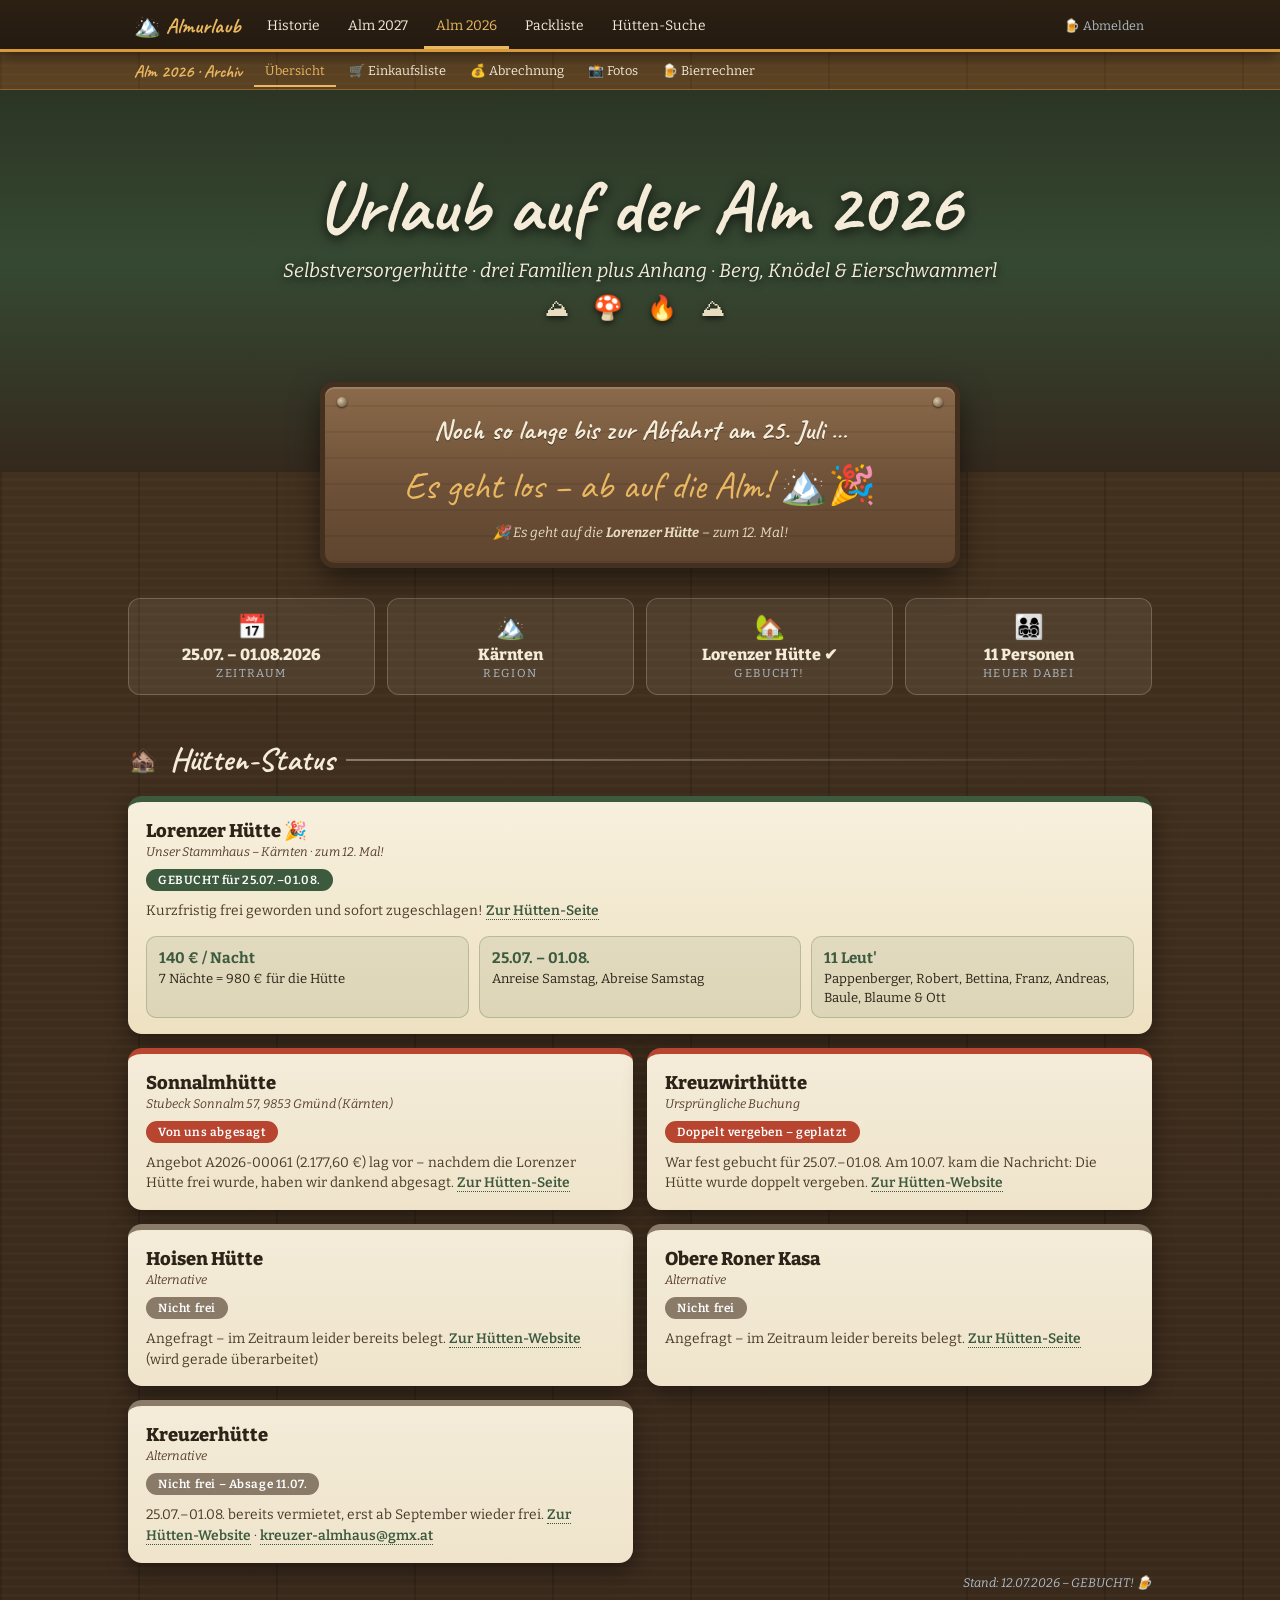
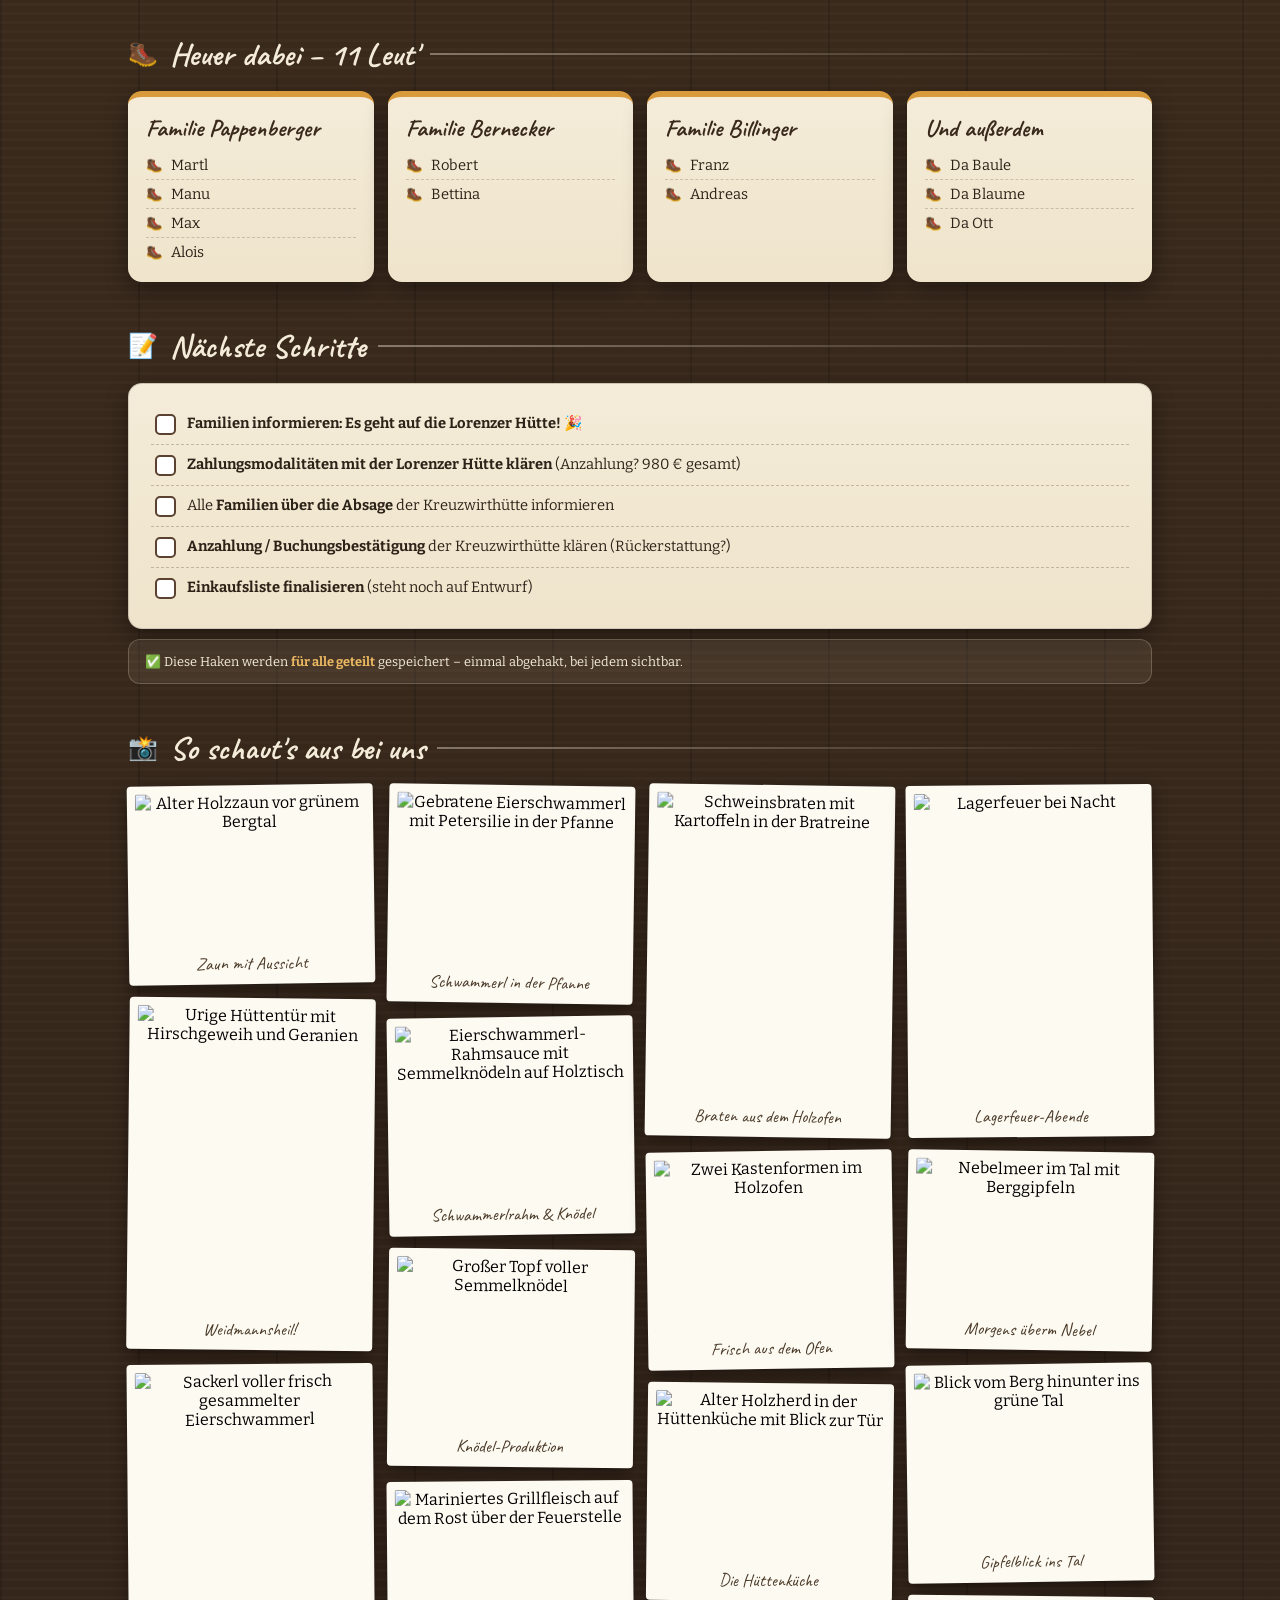
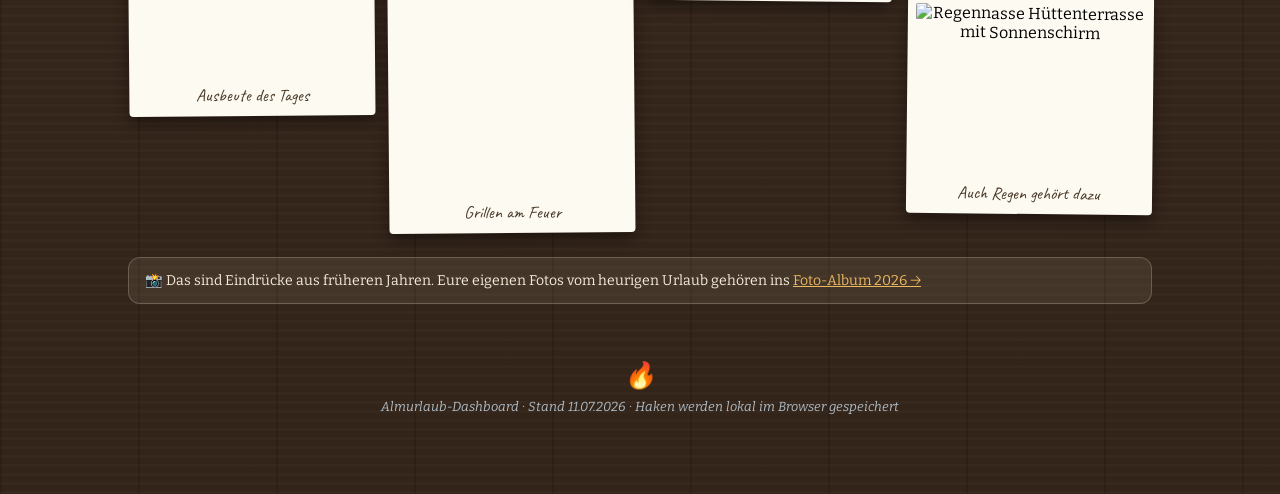
==== 2026/index.html @ 521542aa "Neuaufbau Almurlaub-Website für Hostinger Stand aus der Sicherung vom 21.09.2026, api.php/login.php/" ====
<!DOCTYPE html>
<html lang="de">
<head>
<meta charset="UTF-8">
<meta name="viewport" content="width=device-width, initial-scale=1.0">
<title>Urlaub auf der Alm 2026 – Hütten-Dashboard</title>
<meta name="robots" content="noindex">
<link rel="preconnect" href="https://fonts.googleapis.com">
<link rel="preconnect" href="https://fonts.gstatic.com" crossorigin>
<link href="https://fonts.googleapis.com/css2?family=Bitter:wght@400;600;800&family=Caveat:wght@500;700&display=swap" rel="stylesheet">
<link rel="stylesheet" href="../alm.css">
<style>
  :root{
    --holz-dunkel:#3a2a1c;
    --holz:#5a4130;
    --holz-hell:#7a5c42;
    --holz-grau:#8a7a68;
    --creme:#f4ecd9;
    --creme-dunkel:#e8dcc0;
    --schwammerl:#d99a3c;
    --schwammerl-hell:#eab861;
    --tanne:#3d5a3f;
    --tanne-hell:#5a7d5c;
    --geranie:#b8452f;
    --nebel:#aebbc4;
    --tinte:#2e2318;
  }
  *{margin:0;padding:0;box-sizing:border-box}
  html{scroll-behavior:smooth}
  body{
    font-family:'Bitter',Georgia,serif;
    color:var(--tinte);
    background:
      repeating-linear-gradient(90deg, rgba(0,0,0,.14) 0 2px, transparent 2px 138px),
      repeating-linear-gradient(0deg, rgba(255,255,255,.02) 0 3px, transparent 3px 9px),
      linear-gradient(180deg,#46331f 0%, #3a2a1c 40%, #33241a 100%);
    min-height:100vh;
  }
  :focus-visible{outline:3px solid var(--schwammerl);outline-offset:3px;border-radius:4px}
  .skip-link{position:absolute;top:-100%;left:1rem;background:var(--tanne);color:#fff;padding:.5rem 1rem;border-radius:0 0 6px 6px;z-index:9999;text-decoration:none}
  .skip-link:focus{top:0}
  .wrap{width:100%;max-width:1060px;margin:0 auto;padding:0 18px 60px}

  /* ---------- Navigation ---------- */
  .alm-nav{
    position:sticky;top:0;z-index:50;
    background:linear-gradient(180deg,#2c2013,#241a10);
    border-bottom:3px solid var(--schwammerl);
    box-shadow:0 4px 14px rgba(0,0,0,.5);
  }
  .alm-nav .nav-innen{
    max-width:1060px;margin:0 auto;padding:0 14px;
    display:flex;align-items:center;gap:4px;overflow-x:auto;-webkit-overflow-scrolling:touch;
  }
  .alm-nav .logo{
    font-family:'Caveat',cursive;font-size:1.35rem;font-weight:700;color:var(--schwammerl-hell);
    text-decoration:none;padding:12px 10px 10px;white-space:nowrap;
  }
  .alm-nav a.nav-link{
    color:var(--creme);text-decoration:none;font-size:.86rem;padding:14px 12px 12px;
    white-space:nowrap;border-bottom:3px solid transparent;margin-bottom:-3px;
  }
  .alm-nav a.nav-link:hover{color:var(--schwammerl-hell)}
  .alm-nav a.nav-link.aktiv{color:var(--schwammerl-hell);border-bottom-color:var(--schwammerl-hell)}
  .alm-nav a.nav-link.abmelden{margin-left:auto;color:var(--nebel);font-size:.78rem}
  .alm-nav a.nav-link.abmelden:hover{color:var(--schwammerl-hell)}
  .entwurf-chip{
    display:inline-block;font-size:.6rem;font-weight:700;text-transform:uppercase;letter-spacing:.08em;
    background:var(--geranie);color:#fff;border-radius:999px;padding:2px 7px;margin-left:4px;vertical-align:2px;
  }


  /* ---------- Hero mit Panorama-Foto ---------- */
  .hero{
    position:relative;text-align:center;overflow:hidden;
    background:url('../fotos/huetten/lorenzer.jpg') center 35%/cover no-repeat, var(--tanne);
    padding:70px 16px 30px;
  }
  .hero::after{
    content:"";position:absolute;inset:0;
    background:linear-gradient(180deg, rgba(30,22,12,.55) 0%, rgba(30,22,12,.25) 45%, rgba(51,36,26,.92) 100%);
  }
  .hero > *{position:relative;z-index:1}
  h1{
    font-family:'Caveat',cursive;font-weight:700;
    font-size:clamp(2.8rem,7vw,4.6rem);
    color:var(--creme);text-shadow:0 3px 12px rgba(0,0,0,.75);
    letter-spacing:.5px;
  }
  .untertitel{
    color:var(--creme);font-size:clamp(.95rem,2.2vw,1.2rem);
    margin-top:6px;font-style:italic;text-shadow:0 2px 8px rgba(0,0,0,.8);
  }
  .antler{font-size:1.5rem;letter-spacing:.4em;color:var(--creme-dunkel);margin-top:12px;text-shadow:0 2px 6px rgba(0,0,0,.7)}

  /* ---------- Countdown-Schild (schwebt über Hero-Kante) ---------- */
  .schild-halter{display:flex;justify-content:center;margin:-90px auto 8px;position:relative;z-index:2;padding:0 18px;max-width:1060px}
  .hero .platzhalter{height:120px}
  .schild{
    position:relative;
    background:
      repeating-linear-gradient(0deg, rgba(0,0,0,.07) 0 2px, transparent 2px 26px),
      linear-gradient(180deg,#8a6a4a,#6e5138 55%,#5f452f);
    border:5px solid #43301f;border-radius:14px;
    padding:26px 30px 22px;
    box-shadow:0 12px 30px rgba(0,0,0,.5), inset 0 2px 0 rgba(255,255,255,.15);
    text-align:center;max-width:640px;width:100%;
  }
  .schild::before,.schild::after{
    content:"";position:absolute;top:10px;width:10px;height:10px;border-radius:50%;
    background:radial-gradient(circle at 35% 35%,#d8c8a8,#5b4630);box-shadow:0 1px 2px rgba(0,0,0,.6);
  }
  .schild::before{left:12px}
  .schild::after{right:12px}
  .schild h2{
    font-family:'Caveat',cursive;font-size:1.7rem;font-weight:700;
    color:var(--creme);text-shadow:0 1px 0 rgba(0,0,0,.5);margin-bottom:14px;
  }
  .cd{display:flex;justify-content:center;gap:12px;flex-wrap:wrap}
  .cd-box{
    background:var(--creme);border-radius:10px;min-width:86px;padding:12px 8px 10px;flex:1 1 86px;max-width:130px;
    box-shadow:inset 0 -4px 0 var(--creme-dunkel), 0 3px 8px rgba(0,0,0,.35);
  }
  .cd-zahl{font-size:clamp(1.9rem,6vw,2.9rem);font-weight:800;color:var(--holz-dunkel);line-height:1;font-variant-numeric:tabular-nums}
  .cd-label{font-size:.72rem;text-transform:uppercase;letter-spacing:.14em;color:var(--holz);margin-top:6px}
  .cd-hinweis{color:var(--creme-dunkel);font-size:.85rem;margin-top:14px;font-style:italic}
  .los{font-family:'Caveat',cursive;font-size:2.4rem;color:var(--schwammerl-hell)}

  /* ---------- Eckdaten ---------- */
  .eckdaten{
    display:grid;grid-template-columns:repeat(2,1fr);gap:12px;
    margin:30px 0 8px;
  }
  @media (min-width:640px){ .eckdaten{grid-template-columns:repeat(4,1fr)} }
  .eck{
    background:rgba(244,236,217,.08);border:1px solid rgba(244,236,217,.22);
    border-radius:12px;padding:14px 12px;text-align:center;color:var(--creme);
  }
  .eck .icon{font-size:1.5rem}
  .eck .wert{font-weight:800;font-size:1rem;margin-top:4px}
  .eck .label{font-size:.72rem;text-transform:uppercase;letter-spacing:.12em;color:var(--nebel);margin-top:2px}

  /* ---------- Sektionen ---------- */
  section{margin-top:44px}
  .sek-titel{display:flex;align-items:center;gap:12px;margin-bottom:16px;color:var(--creme)}
  .sek-titel h2{font-family:'Caveat',cursive;font-size:2rem;font-weight:700}
  .sek-titel .linie{flex:1;height:2px;background:linear-gradient(90deg,rgba(244,236,217,.4),transparent)}
  .sek-titel .em{font-size:1.5rem}
  .karte{
    background:linear-gradient(180deg,var(--creme),#efe4cb);
    border-radius:14px;padding:20px 22px;
    box-shadow:0 8px 22px rgba(0,0,0,.4);
    border:1px solid rgba(0,0,0,.15);
  }

  /* ---------- Hütten ---------- */
  .huetten{display:grid;grid-template-columns:1fr;gap:14px}
  @media (min-width:640px){ .huetten{grid-template-columns:repeat(2,1fr)} }
  .huette{
    background:linear-gradient(180deg,var(--creme),#efe4cb);
    border-radius:14px;padding:18px 18px 16px;position:relative;
    box-shadow:0 8px 22px rgba(0,0,0,.4);
    border-top:6px solid var(--holz-grau);
  }
  .huette.status-angebot{border-top-color:var(--tanne)}
  .huette.status-abgesagt{border-top-color:var(--geranie)}
  .huette.status-offen{border-top-color:var(--schwammerl)}
  .huette.status-nein{border-top-color:var(--holz-grau)}
  .huette.top-kandidat{grid-column:1/-1;background:linear-gradient(180deg,#f7f0dd,#eee1c2)}
  .huette h3{font-size:1.15rem;font-weight:800;margin-bottom:2px}
  .huette .rolle{font-size:.78rem;color:var(--holz);font-style:italic;margin-bottom:10px}
  .badge{
    display:inline-block;font-size:.74rem;font-weight:600;letter-spacing:.05em;
    padding:4px 12px;border-radius:999px;color:#fff;
  }
  .badge.angebot{background:var(--tanne)}
  .badge.abgesagt{background:var(--geranie)}
  .badge.offen{background:var(--schwammerl)}
  .badge.nein{background:var(--holz-grau)}
  .huette p{font-size:.86rem;margin-top:10px;color:#4a3a28;line-height:1.5}
  .huette a{color:var(--tanne);font-weight:600;text-decoration:none;border-bottom:1px dotted var(--tanne)}
  .huette a:hover{color:var(--tanne-hell)}
  .angebot-details{display:grid;grid-template-columns:1fr;gap:10px;margin-top:14px}
  @media (min-width:640px){ .angebot-details{grid-template-columns:repeat(3,1fr)} }
  .ang{background:rgba(61,90,63,.09);border:1px solid rgba(61,90,63,.25);border-radius:10px;padding:10px 12px;font-size:.82rem;line-height:1.45}
  .ang strong{display:block;font-size:.95rem;color:var(--tanne)}
  .warnung{
    margin-top:14px;background:rgba(184,69,47,.1);border-left:4px solid var(--geranie);
    border-radius:0 8px 8px 0;padding:10px 14px;font-size:.84rem;line-height:1.5;
  }
  .stand{color:var(--nebel);font-size:.78rem;margin-top:12px;font-style:italic;text-align:right}

  /* ---------- Truppe ---------- */
  .truppe{display:grid;grid-template-columns:1fr;gap:14px}
  @media (min-width:640px){ .truppe{grid-template-columns:repeat(2,1fr)} }
  @media (min-width:1024px){ .truppe{grid-template-columns:repeat(4,1fr)} }
  .familie{
    background:linear-gradient(180deg,var(--creme),#efe4cb);
    border-radius:14px;padding:16px 18px;box-shadow:0 8px 22px rgba(0,0,0,.4);
    border-top:6px solid var(--schwammerl);
  }
  .familie h3{font-family:'Caveat',cursive;font-size:1.5rem;color:var(--holz-dunkel)}
  .familie ul{list-style:none;margin-top:8px}
  .familie li{padding:5px 0;border-bottom:1px dashed rgba(90,65,48,.25);font-size:.92rem}
  .familie li:last-child{border-bottom:none}
  .familie li::before{content:"🥾";margin-right:8px;font-size:.85rem}

  /* ---------- Listen (To-Dos & Packliste) ---------- */
  .liste{list-style:none}
  .liste li{
    display:flex;align-items:flex-start;gap:11px;
    padding:9px 4px;border-bottom:1px dashed rgba(90,65,48,.3);
  }
  .liste li:last-child{border-bottom:none}
  .liste input[type=checkbox]{
    appearance:none;width:21px;height:21px;flex:none;margin-top:1px;
    border:2px solid var(--holz);border-radius:5px;background:#fff;cursor:pointer;position:relative;
  }
  .liste input[type=checkbox]:checked{background:var(--tanne);border-color:var(--tanne)}
  .liste input[type=checkbox]:checked::after{
    content:"✓";color:#fff;font-weight:800;position:absolute;inset:0;
    display:flex;align-items:center;justify-content:center;font-size:.9rem;
  }
  .liste label{cursor:pointer;font-size:.92rem;line-height:1.45}
  .liste input:checked + label{text-decoration:line-through;color:var(--holz-grau)}
  .liste .frist{display:block;font-size:.75rem;color:var(--geranie);font-style:italic}

  .pack-gruppen{display:grid;grid-template-columns:1fr;gap:14px}
  @media (min-width:640px){ .pack-gruppen{grid-template-columns:repeat(2,1fr)} }
  .pack-gruppe h3{
    font-family:'Caveat',cursive;font-size:1.45rem;color:var(--holz-dunkel);
    border-bottom:2px solid var(--schwammerl);padding-bottom:4px;margin-bottom:6px;
  }
  .fortschritt{margin-top:16px;background:rgba(90,65,48,.18);border-radius:999px;height:14px;overflow:hidden}
  .fortschritt div{height:100%;width:0;background:linear-gradient(90deg,var(--schwammerl),var(--schwammerl-hell));transition:width .3s;border-radius:999px}
  .fortschritt-text{font-size:.8rem;color:var(--holz);margin-top:6px;text-align:right;font-style:italic}

  footer{text-align:center;color:var(--nebel);font-size:.82rem;margin-top:56px;font-style:italic;padding-bottom:20px}
  footer .feuer{font-size:1.6rem;display:block;margin-bottom:8px}
</style>
</head>
<body>
<a class="skip-link" href="#main">Zum Inhalt springen</a>

<nav class="alm-nav" aria-label="Hauptnavigation">
  <div class="nav-innen">
    <a class="logo" href="../index.html">🏔️ Almurlaub</a>
    <a class="nav-link" href="../index.html">Historie</a>
    <a class="nav-link" href="../2027/index.html">Alm 2027</a>
    <a class="nav-link aktiv" href="index.html">Alm 2026</a>
    <a class="nav-link" href="../packliste.html">Packliste</a>
    <a class="nav-link" href="../huettensuche.html">Hütten-Suche</a>
    <a class="nav-link abmelden" href="../logout.php" title="Abmelden – zurück zur Bierparole">🍺 Abmelden</a>
  </div>
</nav>
<div class="jahr-nav" aria-label="Alm 2026 Unterseiten">
  <div class="jahr-nav-innen">
    <span class="jahr-label">Alm 2026 · Archiv</span>
    <a href="index.html" class="aktiv">Übersicht</a>
    <a href="einkauf.html">🛒 Einkaufsliste</a>
    <a href="abrechnung.html">💰 Abrechnung</a>
    <a href="fotos.html">📸 Fotos</a>
    <a href="bierrechner.html">🍺 Bierrechner</a>
  </div>
</div>

<header class="hero" role="banner">
  <h1>Urlaub auf der Alm 2026</h1>
  <div class="untertitel">Selbstversorgerhütte &middot; drei Familien plus Anhang &middot; Berg, Knödel &amp; Eierschwammerl</div>
  <div class="antler">⛰ 🍄 🔥 ⛰</div>
  <div class="platzhalter"></div>
</header>

<main id="main" class="wrap" role="main">

  <!-- Countdown -->
  <div class="schild-halter">
    <div class="schild">
      <h2>Noch so lange bis zur Abfahrt am 25. Juli …</h2>
      <div class="cd" id="countdown">
        <div class="cd-box"><div class="cd-zahl" id="cd-tage">–</div><div class="cd-label">Tage</div></div>
        <div class="cd-box"><div class="cd-zahl" id="cd-std">–</div><div class="cd-label">Stunden</div></div>
        <div class="cd-box"><div class="cd-zahl" id="cd-min">–</div><div class="cd-label">Minuten</div></div>
        <div class="cd-box"><div class="cd-zahl" id="cd-sek">–</div><div class="cd-label">Sekunden</div></div>
      </div>
      <div class="cd-hinweis">🎉 Es geht auf die <strong>Lorenzer Hütte</strong> – zum 12. Mal!</div>
    </div>
  </div>

  <!-- Eckdaten -->
  <div class="eckdaten">
    <div class="eck"><div class="icon">📅</div><div class="wert">25.07. – 01.08.2026</div><div class="label">Zeitraum</div></div>
    <div class="eck"><div class="icon">🏔️</div><div class="wert">Kärnten</div><div class="label">Region</div></div>
    <div class="eck"><div class="icon">🏡</div><div class="wert">Lorenzer Hütte ✔</div><div class="label">Gebucht!</div></div>
    <div class="eck"><div class="icon">👨‍👩‍👧‍👦</div><div class="wert">11 Personen</div><div class="label">Heuer dabei</div></div>
  </div>

  <!-- Hüttenstatus -->
  <section id="huetten" aria-label="Hütten-Status">
    <div class="sek-titel"><span class="em">🏚️</span><h2>Hütten-Status</h2><div class="linie"></div></div>
    <div class="huetten">

      <div class="huette status-angebot top-kandidat">
        <h3>Lorenzer Hütte 🎉</h3>
        <div class="rolle">Unser Stammhaus – Kärnten · zum 12. Mal!</div>
        <span class="badge angebot">GEBUCHT für 25.07.–01.08.</span>
        <p>Kurzfristig frei geworden und sofort zugeschlagen! <a href="https://www.bergwelten.com/t/b/23018" target="_blank" rel="noopener">Zur Hütten-Seite</a></p>
        <div class="angebot-details">
          <div class="ang"><strong>140 € / Nacht</strong>7 Nächte = 980 € für die Hütte</div>
          <div class="ang"><strong>25.07. – 01.08.</strong>Anreise Samstag, Abreise Samstag</div>
          <div class="ang"><strong>11 Leut'</strong>Pappenberger, Robert, Bettina, Franz, Andreas, Baule, Blaume &amp; Ott</div>
        </div>
      </div>

      <div class="huette status-abgesagt">
        <h3>Sonnalmhütte</h3>
        <div class="rolle">Stubeck Sonnalm 57, 9853 Gmünd (Kärnten)</div>
        <span class="badge abgesagt">Von uns abgesagt</span>
        <p>Angebot A2026-00061 (2.177,60 €) lag vor – nachdem die Lorenzer Hütte frei wurde, haben wir dankend abgesagt. <a href="https://www.urlaubambauernhof.at/hoefe/sonnalmhuette" target="_blank" rel="noopener">Zur Hütten-Seite</a></p>
      </div>

      <div class="huette status-abgesagt">
        <h3>Kreuzwirthütte</h3>
        <div class="rolle">Ursprüngliche Buchung</div>
        <span class="badge abgesagt">Doppelt vergeben – geplatzt</span>
        <p>War fest gebucht für 25.07.–01.08. Am 10.07. kam die Nachricht: Die Hütte wurde doppelt vergeben. <a href="https://kreuzwirthuette.jimdofree.com" target="_blank" rel="noopener">Zur Hütten-Website</a></p>
      </div>



      <div class="huette status-nein">
        <h3>Hoisen Hütte</h3>
        <div class="rolle">Alternative</div>
        <span class="badge nein">Nicht frei</span>
        <p>Angefragt – im Zeitraum leider bereits belegt. <a href="https://hoisenhuette.at" target="_blank" rel="noopener">Zur Hütten-Website</a> (wird gerade überarbeitet)</p>
      </div>

      <div class="huette status-nein">
        <h3>Obere Roner Kasa</h3>
        <div class="rolle">Alternative</div>
        <span class="badge nein">Nicht frei</span>
        <p>Angefragt – im Zeitraum leider bereits belegt. <a href="https://www.urlaubambauernhof.at/de/hoefe/ronerkasa" target="_blank" rel="noopener">Zur Hütten-Seite</a></p>
      </div>

      <div class="huette status-nein">
        <h3>Kreuzerhütte</h3>
        <div class="rolle">Alternative</div>
        <span class="badge nein">Nicht frei – Absage 11.07.</span>
        <p>25.07.–01.08. bereits vermietet, erst ab September wieder frei. <a href="https://www.kreuzer-almhaus.at" target="_blank" rel="noopener">Zur Hütten-Website</a> · <a href="mailto:kreuzer-almhaus@gmx.at">kreuzer-almhaus@gmx.at</a></p>
      </div>
    </div>
    <div class="stand">Stand: 12.07.2026 – GEBUCHT! 🍺</div>
  </section>

  <!-- Truppe -->
  <section id="truppe" aria-label="Die Truppe">
    <div class="sek-titel"><span class="em">🥾</span><h2>Heuer dabei – 11 Leut'</h2><div class="linie"></div></div>
    <div class="truppe">
      <div class="familie">
        <h3>Familie Pappenberger</h3>
        <ul><li>Martl</li><li>Manu</li><li>Max</li><li>Alois</li></ul>
      </div>
      <div class="familie">
        <h3>Familie Bernecker</h3>
        <ul><li>Robert</li><li>Bettina</li></ul>
      </div>
      <div class="familie">
        <h3>Familie Billinger</h3>
        <ul><li>Franz</li><li>Andreas</li></ul>
      </div>
      <div class="familie">
        <h3>Und außerdem</h3>
        <ul><li>Da Baule</li><li>Da Blaume</li><li>Da Ott</li></ul>
      </div>
    </div>
  </section>

  <!-- To-Dos -->
  <section id="todos" aria-label="Nächste Schritte">
    <div class="sek-titel"><span class="em">📝</span><h2>Nächste Schritte</h2><div class="linie"></div></div>
    <div class="karte">
      <ul class="liste" data-live="todos">
        <li><input type="checkbox" id="td10"><label for="td10"><strong>Familien informieren: Es geht auf die Lorenzer Hütte! 🎉</strong></label></li>
        <li><input type="checkbox" id="td9"><label for="td9"><strong>Zahlungsmodalitäten mit der Lorenzer Hütte klären</strong> (Anzahlung? 980 € gesamt)</label></li>
        <li><input type="checkbox" id="td3"><label for="td3">Alle <strong>Familien über die Absage</strong> der Kreuzwirthütte informieren</label></li>
        <li><input type="checkbox" id="td4"><label for="td4"><strong>Anzahlung / Buchungsbestätigung</strong> der Kreuzwirthütte klären (Rückerstattung?)</label></li>
        <li><input type="checkbox" id="td8"><label for="td8"><strong>Einkaufsliste finalisieren</strong> (steht noch auf Entwurf)</label></li>
      </ul>
    </div>
    <div class="hinweis-band" style="margin-top:10px;font-size:.8rem">
      ✅ Diese Haken werden <strong>für alle geteilt</strong> gespeichert – einmal abgehakt, bei jedem sichtbar.
    </div>
  </section>

  <!-- Galerie -->
  <section id="galerie" aria-label="Impressionen">
    <div class="sek-titel"><span class="em">📸</span><h2>So schaut's aus bei uns</h2><div class="linie"></div></div>
    <div class="galerie">
      <button class="polaroid" data-gross="../fotos/panorama.jpg" data-text="Zaun mit Aussicht"><img src="../fotos/panorama.jpg" alt="Alter Holzzaun vor grünem Bergtal" loading="lazy" width="1100" height="733"><figcaption>Zaun mit Aussicht</figcaption></button>
      <button class="polaroid" data-gross="../fotos/huettentuer.jpg" data-text="Weidmannsheil!"><img src="../fotos/huettentuer.jpg" alt="Urige Hüttentür mit Hirschgeweih und Geranien" loading="lazy" width="825" height="1100"><figcaption>Weidmannsheil!</figcaption></button>
      <button class="polaroid" data-gross="../fotos/schwammerl.jpg" data-text="Ausbeute des Tages"><img src="../fotos/schwammerl.jpg" alt="Sackerl voller frisch gesammelter Eierschwammerl" loading="lazy" width="825" height="1100"><figcaption>Ausbeute des Tages</figcaption></button>
      <button class="polaroid" data-gross="../fotos/schwammerlpfanne.jpg" data-text="Schwammerl in der Pfanne"><img src="../fotos/schwammerlpfanne.jpg" alt="Gebratene Eierschwammerl mit Petersilie in der Pfanne" loading="lazy" width="1100" height="825"><figcaption>Schwammerl in der Pfanne</figcaption></button>
      <button class="polaroid" data-gross="../fotos/schwammerlrahm.jpg" data-text="Schwammerlrahm & Knödel"><img src="../fotos/schwammerlrahm.jpg" alt="Eierschwammerl-Rahmsauce mit Semmelknödeln auf Holztisch" loading="lazy" width="1100" height="825"><figcaption>Schwammerlrahm &amp; Knödel</figcaption></button>
      <button class="polaroid" data-gross="../fotos/knoedel.jpg" data-text="Knödel-Produktion"><img src="../fotos/knoedel.jpg" alt="Großer Topf voller Semmelknödel" loading="lazy" width="1100" height="825"><figcaption>Knödel-Produktion</figcaption></button>
      <button class="polaroid" data-gross="../fotos/grillen.jpg" data-text="Grillen am Feuer"><img src="../fotos/grillen.jpg" alt="Mariniertes Grillfleisch auf dem Rost über der Feuerstelle" loading="lazy" width="825" height="1100"><figcaption>Grillen am Feuer</figcaption></button>
      <button class="polaroid" data-gross="../fotos/braten.jpg" data-text="Braten aus dem Holzofen"><img src="../fotos/braten.jpg" alt="Schweinsbraten mit Kartoffeln in der Bratreine" loading="lazy" width="825" height="1100"><figcaption>Braten aus dem Holzofen</figcaption></button>
      <button class="polaroid" data-gross="../fotos/ofenbrot.jpg" data-text="Frisch aus dem Ofen"><img src="../fotos/ofenbrot.jpg" alt="Zwei Kastenformen im Holzofen" loading="lazy" width="1100" height="825"><figcaption>Frisch aus dem Ofen</figcaption></button>
      <button class="polaroid" data-gross="../fotos/herd.jpg" data-text="Die Hüttenküche"><img src="../fotos/herd.jpg" alt="Alter Holzherd in der Hüttenküche mit Blick zur Tür" loading="lazy" width="1100" height="825"><figcaption>Die Hüttenküche</figcaption></button>
      <button class="polaroid" data-gross="../fotos/lagerfeuer.jpg" data-text="Lagerfeuer-Abende"><img src="../fotos/lagerfeuer.jpg" alt="Lagerfeuer bei Nacht" loading="lazy" width="825" height="1100"><figcaption>Lagerfeuer-Abende</figcaption></button>
      <button class="polaroid" data-gross="../fotos/nebelmeer.jpg" data-text="Morgens überm Nebel"><img src="../fotos/nebelmeer.jpg" alt="Nebelmeer im Tal mit Berggipfeln" loading="lazy" width="1100" height="733"><figcaption>Morgens überm Nebel</figcaption></button>
      <button class="polaroid" data-gross="../fotos/talblick.jpg" data-text="Gipfelblick ins Tal"><img src="../fotos/talblick.jpg" alt="Blick vom Berg hinunter ins grüne Tal" loading="lazy" width="1100" height="825"><figcaption>Gipfelblick ins Tal</figcaption></button>
      <button class="polaroid" data-gross="../fotos/regenschirm.jpg" data-text="Auch Regen gehört dazu"><img src="../fotos/regenschirm.jpg" alt="Regennasse Hüttenterrasse mit Sonnenschirm" loading="lazy" width="1100" height="825"><figcaption>Auch Regen gehört dazu</figcaption></button>
    </div>
    <div class="hinweis-band" style="margin-top:10px">
      📸 Das sind Eindrücke aus früheren Jahren. Eure eigenen Fotos vom heurigen Urlaub gehören ins <a href="fotos.html" style="color:var(--schwammerl-hell)">Foto-Album 2026 →</a>
    </div>
  </section>

  <footer role="contentinfo">
    <span class="feuer">🔥</span>
    Almurlaub-Dashboard &middot; Stand 11.07.2026 &middot; Haken werden lokal im Browser gespeichert
  </footer>
</main>

<dialog class="lightbox" id="lightbox" aria-label="Foto in groß">
  <button class="lb-close" aria-label="Schließen">×</button>
  <button class="lb-pfeil lb-zurueck" aria-label="Vorheriges Foto">‹</button>
  <button class="lb-pfeil lb-vor" aria-label="Nächstes Foto">›</button>
  <img src="" alt="">
  <div class="lb-text"></div>
</dialog>

<script>
(function(){
  /* ---------- Countdown ---------- */
  var ziel = new Date(2026, 6, 25, 0, 0, 0); // 25.07.2026, lokale Zeit
  var elT = document.getElementById('cd-tage'),
      elS = document.getElementById('cd-std'),
      elM = document.getElementById('cd-min'),
      elSek = document.getElementById('cd-sek');

  function pad(n){ return n < 10 ? '0' + n : '' + n; }

  function tick(){
    var diff = ziel - new Date();
    if (diff <= 0) {
      document.getElementById('countdown').innerHTML =
        '<div class="los">Es geht los – ab auf die Alm! 🏔️🎉</div>';
      clearInterval(timer);
      return;
    }
    var s = Math.floor(diff / 1000);
    elT.textContent = Math.floor(s / 86400);
    elS.textContent = pad(Math.floor(s % 86400 / 3600));
    elM.textContent = pad(Math.floor(s % 3600 / 60));
    elSek.textContent = pad(s % 60);
  }
  var timer = setInterval(tick, 1000);
  tick();

  /* ---------- Checklisten mit localStorage ---------- */
  var listen = document.querySelectorAll('.liste[data-speicher]');

  function packStand(){
    var alle = document.querySelectorAll('.pack-gruppen input[type=checkbox]');
    var an = document.querySelectorAll('.pack-gruppen input[type=checkbox]:checked');
    if (!alle.length) return;
    var pz = Math.round(an.length / alle.length * 100);
    var balken = document.getElementById('pack-balken');
    var text = document.getElementById('pack-text');
    if (balken) balken.style.width = pz + '%';
    if (text) text.textContent = pz + ' % gepackt (' + an.length + ' von ' + alle.length + ')';
  }

  listen.forEach(function(liste){
    var key = liste.getAttribute('data-speicher');
    var gespeichert = {};
    try { gespeichert = JSON.parse(localStorage.getItem(key) || '{}'); } catch(e){}
    var boxen = liste.querySelectorAll('input[type=checkbox]');
    boxen.forEach(function(box){
      if (gespeichert[box.id]) box.checked = true;
      box.addEventListener('change', function(){
        var stand = {};
        boxen.forEach(function(b){ if (b.checked) stand[b.id] = true; });
        try { localStorage.setItem(key, JSON.stringify(stand)); } catch(e){}
        packStand();
      });
    });
  });
  packStand();

  /* ---------- Lightbox mit Vor/Zurück ---------- */
  var lb = document.getElementById('lightbox');
  var lbImg = lb.querySelector('img');
  var lbText = lb.querySelector('.lb-text');
  var polas = Array.prototype.slice.call(document.querySelectorAll('.polaroid'));
  var lbIndex = 0;

  function zeige(i){
    lbIndex = (i + polas.length) % polas.length;
    var p = polas[lbIndex];
    lbImg.src = p.getAttribute('data-gross');
    lbImg.alt = p.querySelector('img').alt;
    lbText.textContent = p.getAttribute('data-text');
  }
  polas.forEach(function(p, i){
    p.addEventListener('click', function(){
      zeige(i);
      if (lb.showModal) lb.showModal(); else lb.setAttribute('open','');
    });
  });
  lb.querySelector('.lb-vor').addEventListener('click', function(e){ e.stopPropagation(); zeige(lbIndex+1); });
  lb.querySelector('.lb-zurueck').addEventListener('click', function(e){ e.stopPropagation(); zeige(lbIndex-1); });
  lb.addEventListener('click', function(e){
    if (e.target === lb || e.target.classList.contains('lb-close')) {
      if (lb.close) lb.close(); else lb.removeAttribute('open');
      lbImg.src = '';
    }
  });
  document.addEventListener('keydown', function(e){
    if (!lb.open) return;
    if (e.key === 'ArrowRight') zeige(lbIndex+1);
    if (e.key === 'ArrowLeft') zeige(lbIndex-1);
    if (e.key === 'Escape') { if (lb.close) lb.close(); lbImg.src=''; }
  });

  /* ---------- Live-To-Dos (geteilt über API, doc=todos) ---------- */
  var todoListe = document.querySelector('.liste[data-live="todos"]');
  if (todoListe) {
    var TAPI = '../api.php?doc=todos';
    var tBoxen = todoListe.querySelectorAll('input[type=checkbox]');
    function tAnwenden(json){
      var d = (json.data || {}).haken || {};
      tBoxen.forEach(function(b){
        if (document.activeElement !== b) b.checked = !!d[b.id];
      });
    }
    function tLaden(){
      fetch(TAPI).then(function(r){ return r.json(); }).then(tAnwenden).catch(function(){});
    }
    tBoxen.forEach(function(b){
      b.addEventListener('change', function(){
        var set = {}; set['haken.'+b.id] = b.checked;
        fetch(TAPI, {method:'POST', headers:{'Content-Type':'application/json'}, body: JSON.stringify({set:set})})
          .then(function(r){ return r.json(); }).then(tAnwenden).catch(function(){});
      });
    });
    tLaden();
    setInterval(tLaden, 5000);
  }
})();
</script>
<script src="../alm-nav.js" defer></script>
</body>
</html>
---- alm.css ----
/* Almurlaub-Dashboard – gemeinsames Stylesheet für Unterseiten */
:root{
  --holz-dunkel:#3a2a1c; --holz:#5a4130; --holz-hell:#7a5c42; --holz-grau:#8a7a68;
  --creme:#f4ecd9; --creme-dunkel:#e8dcc0;
  --schwammerl:#d99a3c; --schwammerl-hell:#eab861;
  --tanne:#3d5a3f; --tanne-hell:#5a7d5c;
  --geranie:#b8452f; --nebel:#aebbc4; --tinte:#2e2318;
}
*{margin:0;padding:0;box-sizing:border-box}
html{scroll-behavior:smooth}
body{
  font-family:'Bitter',Georgia,serif;color:var(--tinte);min-height:100vh;
  background:
    repeating-linear-gradient(90deg, rgba(0,0,0,.14) 0 2px, transparent 2px 138px),
    repeating-linear-gradient(0deg, rgba(255,255,255,.02) 0 3px, transparent 3px 9px),
    linear-gradient(180deg,#46331f 0%, #3a2a1c 40%, #33241a 100%);
}
:focus-visible{outline:3px solid var(--schwammerl);outline-offset:3px;border-radius:4px}
.wrap{width:100%;max-width:1060px;margin:0 auto;padding:0 18px 60px}

/* ---------- Navigation ---------- */
.alm-nav{
  position:sticky;top:0;z-index:50;
  background:linear-gradient(180deg,#2c2013,#241a10);
  border-bottom:3px solid var(--schwammerl);
  box-shadow:0 4px 14px rgba(0,0,0,.5);
}
.alm-nav .nav-innen{
  max-width:1060px;margin:0 auto;padding:0 14px;
  display:flex;align-items:center;gap:4px;overflow-x:auto;-webkit-overflow-scrolling:touch;
}
.alm-nav .logo{
  font-family:'Caveat',cursive;font-size:1.35rem;font-weight:700;color:var(--schwammerl-hell);
  text-decoration:none;padding:12px 10px 10px;white-space:nowrap;
}
.alm-nav a.nav-link{
  color:var(--creme);text-decoration:none;font-size:.86rem;padding:14px 12px 12px;
  white-space:nowrap;border-bottom:3px solid transparent;margin-bottom:-3px;
}
.alm-nav a.nav-link:hover{color:var(--schwammerl-hell)}
.alm-nav a.nav-link.aktiv{color:var(--schwammerl-hell);border-bottom-color:var(--schwammerl-hell)}

/* ---------- Seitenkopf ---------- */
.seitenkopf{text-align:center;padding:40px 16px 6px}
.seitenkopf h1{
  font-family:'Caveat',cursive;font-weight:700;font-size:clamp(2.4rem,6vw,3.6rem);
  color:var(--creme);text-shadow:0 2px 0 rgba(0,0,0,.45);
}
.seitenkopf .untertitel{color:var(--schwammerl-hell);font-style:italic;margin-top:4px;font-size:clamp(.9rem,2.2vw,1.1rem)}

/* ---------- Sektionen & Karten ---------- */
section{margin-top:38px}
.sek-titel{display:flex;align-items:center;gap:12px;margin-bottom:16px;color:var(--creme)}
.sek-titel h2{font-family:'Caveat',cursive;font-size:1.9rem;font-weight:700}
.sek-titel .linie{flex:1;height:2px;background:linear-gradient(90deg,rgba(244,236,217,.4),transparent)}
.sek-titel .em{font-size:1.4rem}
.karte{
  background:linear-gradient(180deg,var(--creme),#efe4cb);
  border-radius:14px;padding:20px 22px;
  box-shadow:0 8px 22px rgba(0,0,0,.4);
  border:1px solid rgba(0,0,0,.15);
}
.hinweis-band{
  background:rgba(244,236,217,.08);border:1px solid rgba(244,236,217,.22);
  border-radius:12px;padding:12px 16px;color:var(--creme);font-size:.88rem;line-height:1.5;margin-top:16px;
}
.hinweis-band strong{color:var(--schwammerl-hell)}

/* ---------- Buttons & Inputs ---------- */
.btn{
  font-family:'Bitter',Georgia,serif;font-weight:600;font-size:.88rem;
  background:var(--tanne);color:#fff;border:none;border-radius:8px;
  padding:9px 16px;cursor:pointer;box-shadow:0 3px 8px rgba(0,0,0,.3);
}
.btn:hover{background:var(--tanne-hell)}
.btn.sekundaer{background:var(--holz-grau)}
.btn.gefahr{background:var(--geranie)}
input[type=text],input[type=number],select{
  font-family:'Bitter',Georgia,serif;font-size:.9rem;color:var(--tinte);
  background:#fff;border:2px solid rgba(90,65,48,.4);border-radius:8px;padding:8px 10px;
}
input[type=text]:focus,input[type=number]:focus,select:focus{border-color:var(--schwammerl);outline:none}

/* ---------- Checklisten ---------- */
.liste{list-style:none}
.liste li{display:flex;align-items:flex-start;gap:11px;padding:9px 4px;border-bottom:1px dashed rgba(90,65,48,.3)}
.liste li:last-child{border-bottom:none}
.liste input[type=checkbox]{
  appearance:none;width:22px;height:22px;flex:none;margin-top:1px;
  border:2px solid var(--holz);border-radius:5px;background:#fff;cursor:pointer;position:relative;
}
.liste input[type=checkbox]:checked{background:var(--tanne);border-color:var(--tanne)}
.liste input[type=checkbox]:checked::after{
  content:"✓";color:#fff;font-weight:800;position:absolute;inset:0;
  display:flex;align-items:center;justify-content:center;font-size:.95rem;
}
.liste label{cursor:pointer;font-size:.92rem;line-height:1.45;flex:1}
.liste li.erledigt label .txt{text-decoration:line-through;color:var(--holz-grau)}

/* ---------- Einkaufsliste ---------- */
.wer-leiste{
  display:flex;flex-wrap:wrap;gap:10px;align-items:center;justify-content:space-between;
  background:rgba(244,236,217,.08);border:1px solid rgba(244,236,217,.22);
  border-radius:12px;padding:12px 16px;color:var(--creme);margin-top:18px;
}
.wer-leiste .links-teil{display:flex;align-items:center;gap:10px;flex-wrap:wrap}
.wer-leiste label{font-size:.9rem}
.sync-status{font-size:.78rem;color:var(--nebel);font-style:italic}
.sync-status .punkt{display:inline-block;width:9px;height:9px;border-radius:50%;background:var(--tanne-hell);margin-right:5px;vertical-align:baseline}
.sync-status.offline .punkt{background:var(--geranie)}
.ek-gruppe{margin-top:22px}
.ek-gruppe h3{
  font-family:'Caveat',cursive;font-size:1.6rem;color:var(--holz-dunkel);
  border-bottom:2px solid var(--schwammerl);padding-bottom:4px;margin-bottom:4px;
  display:flex;justify-content:space-between;align-items:baseline;
}
.ek-gruppe h3 .zaehler{font-family:'Bitter',Georgia,serif;font-size:.78rem;color:var(--holz);font-weight:400}
.ek-item .menge{font-weight:800;color:var(--holz);white-space:nowrap}
.ek-item .zweck{display:block;font-size:.75rem;color:var(--holz-grau);font-style:italic}
.ek-item .zustaendig{font-size:.75rem;color:var(--tanne);font-weight:600;white-space:nowrap}
.ek-item .gekauft-von{display:block;font-size:.76rem;color:var(--tanne);font-weight:600}
.ek-item .loeschen{background:none;border:none;color:var(--geranie);cursor:pointer;font-size:1rem;padding:0 4px}
.fortschritt{margin-top:16px;background:rgba(90,65,48,.18);border-radius:999px;height:14px;overflow:hidden}
.fortschritt>div{height:100%;width:0;background:linear-gradient(90deg,var(--schwammerl),var(--schwammerl-hell));transition:width .3s;border-radius:999px}
.fortschritt-text{font-size:.8rem;color:var(--holz);margin-top:6px;text-align:right;font-style:italic}
.neu-zeile{display:flex;gap:8px;flex-wrap:wrap;margin-top:18px;padding-top:14px;border-top:2px solid rgba(90,65,48,.25)}
.neu-zeile input[type=text]{flex:1;min-width:120px}

/* ---------- Tabellen (Abrechnung) ---------- */
.tabelle{width:100%;border-collapse:collapse;font-size:.88rem}
.tabelle th{
  text-align:left;font-size:.72rem;text-transform:uppercase;letter-spacing:.1em;
  color:var(--holz);padding:8px 8px;border-bottom:2px solid var(--schwammerl);
}
.tabelle td{padding:8px;border-bottom:1px dashed rgba(90,65,48,.3);vertical-align:middle}
.tabelle tr:last-child td{border-bottom:none}
.tabelle .zahl{text-align:right;font-variant-numeric:tabular-nums;white-space:nowrap}
.tabelle input{width:100%;min-width:70px}
.tabelle input.betrag,.tabelle input.naechte{max-width:110px;text-align:right}
.tabelle .loeschen{background:none;border:none;color:var(--geranie);cursor:pointer;font-size:1.05rem}
.summen-band{display:grid;grid-template-columns:repeat(auto-fit,minmax(160px,1fr));gap:12px;margin-top:16px}
.summe{
  background:rgba(61,90,63,.12);border:1px solid rgba(61,90,63,.3);border-radius:10px;
  padding:12px 14px;text-align:center;
}
.summe .wert{font-size:1.3rem;font-weight:800;color:var(--tanne)}
.summe .label{font-size:.72rem;text-transform:uppercase;letter-spacing:.1em;color:var(--holz);margin-top:2px}
.plus{color:#2c6b30;font-weight:800}
.minus{color:var(--geranie);font-weight:800}
.tab-scroll{overflow-x:auto}

/* ---------- Historie / Timeline ---------- */
.timeline{position:relative;margin-top:10px;padding-left:26px}
.timeline::before{
  content:"";position:absolute;left:8px;top:6px;bottom:6px;width:4px;border-radius:4px;
  background:linear-gradient(180deg,var(--schwammerl),var(--holz-hell));
}
.jahr{position:relative;margin-bottom:14px}
.jahr::before{
  content:"";position:absolute;left:-24px;top:14px;width:14px;height:14px;border-radius:50%;
  background:var(--creme);border:4px solid var(--schwammerl);box-shadow:0 2px 5px rgba(0,0,0,.4);
}
.jahr .j-karte{
  background:linear-gradient(180deg,var(--creme),#efe4cb);border-radius:12px;
  padding:12px 16px;box-shadow:0 6px 16px rgba(0,0,0,.4);
  display:flex;flex-wrap:wrap;gap:6px 14px;align-items:baseline;
}
.jahr .j-zahl{font-family:'Caveat',cursive;font-size:1.6rem;font-weight:700;color:var(--holz-dunkel);min-width:64px}
.jahr .j-huette{font-weight:800;font-size:1rem}
.jahr .j-region{font-size:.8rem;color:var(--holz);font-style:italic}
.jahr .j-extra{font-size:.78rem;color:var(--holz-grau);width:100%}
.jahr.unbekannt .j-karte{opacity:.65;border:2px dashed var(--holz-grau)}
.jahr.geplant::before{background:var(--schwammerl-hell);border-color:var(--geranie)}
.jahr.geplant .j-karte{border:2px solid var(--schwammerl)}
.bestenliste{display:grid;grid-template-columns:1fr;gap:10px}
@media (min-width:640px){ .bestenliste{grid-template-columns:repeat(2,1fr)} }
.besten-eintrag{display:flex;align-items:center;gap:12px;background:rgba(244,236,217,.08);border:1px solid rgba(244,236,217,.22);border-radius:10px;padding:10px 14px;color:var(--creme)}
.besten-eintrag .medaille{font-size:1.4rem}
.besten-eintrag .b-name{font-weight:800;flex:1}
.besten-eintrag .b-anzahl{font-family:'Caveat',cursive;font-size:1.4rem;color:var(--schwammerl-hell)}

/* ---------- Hütten-Kacheln (Übersicht) ---------- */
.huetten-grid{display:grid;grid-template-columns:1fr;gap:16px}
@media (min-width:640px){ .huetten-grid{grid-template-columns:repeat(2,1fr)} }
@media (min-width:1024px){ .huetten-grid{grid-template-columns:repeat(3,1fr)} }
.h-kachel{
  position:relative;display:flex;flex-direction:column;justify-content:flex-end;
  min-height:230px;border-radius:14px;overflow:hidden;text-decoration:none;
  box-shadow:0 10px 24px rgba(0,0,0,.5);
  background:
    linear-gradient(180deg, rgba(30,22,12,.05) 0%, rgba(30,22,12,.2) 45%, rgba(24,17,10,.88) 100%),
    var(--kachel-foto, none),
    repeating-linear-gradient(0deg, rgba(0,0,0,.08) 0 2px, transparent 2px 26px),
    linear-gradient(160deg,#7a5c42,#5a4130 60%,#43301f);
  background-size:cover, cover, auto, auto;
  background-position:center, center 40%, 0 0, 0 0;
  transition:transform .18s, box-shadow .18s;
  border:1px solid rgba(0,0,0,.3);
}
a.h-kachel:hover,a.h-kachel:focus-visible{transform:translateY(-4px) scale(1.015);box-shadow:0 16px 34px rgba(0,0,0,.6)}
.h-kachel .platz-emoji{
  position:absolute;top:18px;left:0;right:0;text-align:center;font-size:3.2rem;opacity:.5;
}
.h-kachel .foto-folgt{
  position:absolute;top:86px;left:0;right:0;text-align:center;
  font-family:'Caveat',cursive;font-size:1.15rem;color:var(--creme-dunkel);opacity:.8;
}
.h-kachel .k-inhalt{position:relative;padding:14px 16px 14px;z-index:1}
.h-kachel h3{
  font-family:'Caveat',cursive;font-size:1.8rem;font-weight:700;color:var(--creme);
  text-shadow:0 2px 8px rgba(0,0,0,.85);line-height:1.05;
}
.h-kachel .k-region{font-size:.78rem;color:var(--creme-dunkel);font-style:italic;text-shadow:0 1px 4px rgba(0,0,0,.9)}
.h-kachel .k-jahre{display:flex;flex-wrap:wrap;gap:5px;margin-top:9px}
.h-kachel .k-jahre span{
  font-size:.68rem;font-weight:600;color:var(--holz-dunkel);
  background:var(--creme);border-radius:999px;padding:2px 8px;
  box-shadow:0 1px 3px rgba(0,0,0,.5);
}
.h-kachel .k-jahre span.oft{background:var(--schwammerl-hell)}
.h-kachel .k-link{
  position:absolute;top:12px;right:12px;z-index:1;
  background:rgba(244,236,217,.92);color:var(--tanne);
  font-size:.72rem;font-weight:700;border-radius:999px;padding:4px 11px;
  box-shadow:0 2px 6px rgba(0,0,0,.4);
}
.h-kachel .k-besuche{
  position:absolute;top:12px;left:12px;z-index:1;
  background:rgba(61,90,63,.92);color:#fff;
  font-size:.72rem;font-weight:700;border-radius:999px;padding:4px 11px;
  box-shadow:0 2px 6px rgba(0,0,0,.4);
}

footer{text-align:center;color:var(--nebel);font-size:.82rem;margin-top:56px;font-style:italic;padding-bottom:20px}
footer .feuer{font-size:1.6rem;display:block;margin-bottom:8px}

/* ---------- Entwurf-Kennzeichnung ---------- */
.entwurf-chip{
  display:inline-block;font-size:.6rem;font-weight:700;text-transform:uppercase;letter-spacing:.08em;
  background:var(--geranie);color:#fff;border-radius:999px;padding:2px 7px;margin-left:4px;vertical-align:2px;
}
.entwurf-banner{
  background:repeating-linear-gradient(-45deg, rgba(184,69,47,.18) 0 12px, rgba(184,69,47,.08) 12px 24px);
  border:2px dashed var(--geranie);border-radius:12px;color:var(--creme);
  padding:12px 16px;margin-top:18px;font-size:.9rem;line-height:1.5;
}

/* ---------- Packliste ---------- */
.pack-gruppen{display:grid;grid-template-columns:1fr;gap:14px}
@media (min-width:640px){ .pack-gruppen{grid-template-columns:repeat(2,1fr)} }
.pack-gruppe h3{
  font-family:'Caveat',cursive;font-size:1.45rem;color:var(--holz-dunkel);
  border-bottom:2px solid var(--schwammerl);padding-bottom:4px;margin-bottom:6px;
}

.alm-nav a.nav-link.abmelden{margin-left:auto;color:var(--nebel);font-size:.78rem}
.alm-nav a.nav-link.abmelden:hover{color:var(--schwammerl-hell)}

/* ---------- Mobiles Burger-Menü ---------- */
.nav-burger{
  display:none;margin-left:auto;background:none;border:none;cursor:pointer;
  font-size:1.5rem;line-height:1;color:var(--creme);padding:10px 12px;
}
.nav-burger:hover{color:var(--schwammerl-hell)}
/* Jahres-Zeile mit Aufklapp-Pfeil (nur mobil sichtbar) */
.nav-item-mit-sub{display:contents}
.nav-sub-toggle{display:none;background:none;border:none;color:inherit;cursor:pointer;padding:0}
@media (max-width:799px){
  .nav-burger{display:block}
  .alm-nav .nav-innen{flex-wrap:wrap;overflow:visible}
  .alm-nav .logo{font-size:1.5rem;padding:14px 10px 12px}
  .alm-nav a.nav-link{display:none}
  .alm-nav.offen a.nav-link{
    display:block;width:100%;order:10;
    font-size:1.05rem;padding:14px 12px;margin:0;
    border-bottom:1px solid rgba(244,236,217,.12);
  }
  .alm-nav.offen a.nav-link.aktiv{
    color:var(--schwammerl-hell);
    border-left:4px solid var(--schwammerl-hell);
    background:rgba(217,154,60,.12);
    border-bottom:1px solid rgba(244,236,217,.12);
  }
  .alm-nav.offen a.nav-link.abmelden{margin-left:0;color:var(--nebel);font-size:.9rem;border-bottom:none}
  .alm-nav a.nav-link{margin-bottom:0;border-bottom-width:1px}
  /* ---- Jahr-Navigation ins Burger-Menü integriert ---- */
  .jahr-nav{display:none}                         /* eigenständige Leiste mobil ausblenden */
  .alm-nav.offen .nav-item-mit-sub{
    display:flex;align-items:center;width:100%;order:10;
    border-bottom:1px solid rgba(244,236,217,.12);
  }
  .alm-nav.offen .nav-item-mit-sub a.nav-link{width:auto;flex:1;order:0;border-bottom:none}
  .alm-nav.offen .nav-sub-toggle{
    display:block;padding:14px 16px;font-size:.95rem;color:var(--nebel);
    transition:transform .18s ease;
  }
  .alm-nav.offen .nav-sub-toggle:hover{color:var(--schwammerl-hell)}
  .alm-nav.offen .nav-sub-toggle.auf{transform:rotate(180deg)}
  .alm-nav.offen a.nav-link.nav-sub{display:none}
  .alm-nav.offen a.nav-link.nav-sub.auf{
    display:block;width:100%;order:10;margin:0;
    font-size:1rem;padding:12px 12px 12px 27px;   /* eingerückt = Unterpunkt */
    border-bottom:1px solid rgba(244,236,217,.12);
    border-left:3px solid rgba(217,154,60,.3);     /* dezente Zugehörigkeits-Linie */
  }
  .alm-nav.offen a.nav-link.nav-sub.auf.aktiv{
    color:var(--schwammerl-hell);
    border-left:4px solid var(--schwammerl-hell);
    background:rgba(217,154,60,.12);
  }
}
@media (max-width:640px){
  .wrap{padding-left:14px;padding-right:14px}
  .karte{padding:16px 14px}
  .seitenkopf{padding-top:28px}
}

/* ---------- Sprüche-Tafeln ---------- */
.sprueche{display:grid;grid-template-columns:1fr;gap:14px}
@media (min-width:640px){ .sprueche{grid-template-columns:repeat(2,1fr)} }
.spruch-tafel{
  position:relative;text-align:center;
  background:
    repeating-linear-gradient(0deg, rgba(0,0,0,.07) 0 2px, transparent 2px 26px),
    linear-gradient(180deg,#8a6a4a,#6e5138 55%,#5f452f);
  border:4px solid #43301f;border-radius:12px;
  padding:22px 18px 18px;
  box-shadow:0 8px 20px rgba(0,0,0,.45), inset 0 2px 0 rgba(255,255,255,.15);
  transform:rotate(var(--rot,0deg));transition:transform .18s;
}
.spruch-tafel:hover{transform:rotate(0) scale(1.03)}
.sprueche .spruch-tafel:nth-child(4n+1){--rot:-1.2deg}
.sprueche .spruch-tafel:nth-child(4n+2){--rot:1deg}
.sprueche .spruch-tafel:nth-child(4n+3){--rot:.8deg}
.sprueche .spruch-tafel:nth-child(4n+4){--rot:-1deg}
.spruch-tafel::before,.spruch-tafel::after{
  content:"";position:absolute;top:9px;width:9px;height:9px;border-radius:50%;
  background:radial-gradient(circle at 35% 35%,#d8c8a8,#5b4630);box-shadow:0 1px 2px rgba(0,0,0,.6);
}
.spruch-tafel::before{left:11px}
.spruch-tafel::after{right:11px}
.spruch-tafel .zitat{
  font-family:'Caveat',cursive;font-weight:700;font-size:clamp(1.5rem,4vw,1.9rem);
  color:var(--creme);text-shadow:0 2px 0 rgba(0,0,0,.45);line-height:1.15;
}

/* ---------- Jahres-Unternavigation (z.B. Alm 2026) ---------- */
.jahr-nav{
  background:rgba(217,154,60,.14);
  border-bottom:1px solid rgba(217,154,60,.4);
}
.jahr-nav-innen{
  max-width:1060px;margin:0 auto;padding:0 14px;
  display:flex;align-items:center;gap:2px;overflow-x:auto;-webkit-overflow-scrolling:touch;
}
.jahr-nav .jahr-label{
  font-family:'Caveat',cursive;font-weight:700;font-size:1.1rem;color:var(--schwammerl-hell);
  padding:8px 10px 7px;white-space:nowrap;
}
.jahr-nav a{
  color:var(--creme);text-decoration:none;font-size:.8rem;padding:9px 11px 7px;
  white-space:nowrap;border-bottom:2px solid transparent;
}
.jahr-nav a:hover{color:var(--schwammerl-hell)}
.jahr-nav a.aktiv{color:var(--schwammerl-hell);border-bottom-color:var(--schwammerl-hell)}
/* Klone der Jahr-Navigation (nur im mobilen Burger-Menü sichtbar) am Desktop ausblenden */
.alm-nav a.nav-link.nav-sub{display:none}

/* ---------- Hütten-Status-Karten (Hütten-Suche & Jahresseiten) ---------- */
.huetten{display:grid;grid-template-columns:1fr;gap:14px}
@media (min-width:640px){ .huetten{grid-template-columns:repeat(2,1fr)} }
.huette{
  background:linear-gradient(180deg,var(--creme),#efe4cb);
  border-radius:14px;padding:18px 18px 16px;position:relative;
  box-shadow:0 8px 22px rgba(0,0,0,.4);
  border-top:6px solid var(--holz-grau);
}
.huette.status-angebot{border-top-color:var(--tanne)}
.huette.status-abgesagt{border-top-color:var(--geranie)}
.huette.status-offen{border-top-color:var(--schwammerl)}
.huette.status-nein{border-top-color:var(--holz-grau)}
.huette.top-kandidat{grid-column:1/-1;background:linear-gradient(180deg,#f7f0dd,#eee1c2)}
.huette h3{font-size:1.15rem;font-weight:800;margin-bottom:2px}
.huette .rolle{font-size:.78rem;color:var(--holz);font-style:italic;margin-bottom:10px}
.badge{display:inline-block;font-size:.74rem;font-weight:600;letter-spacing:.05em;padding:4px 12px;border-radius:999px;color:#fff}
.badge.angebot{background:var(--tanne)}
.badge.abgesagt{background:var(--geranie)}
.badge.offen{background:var(--schwammerl)}
.badge.nein{background:var(--holz-grau)}
.huette p{font-size:.86rem;margin-top:10px;color:#4a3a28;line-height:1.5}
.huette a{color:var(--tanne);font-weight:600;text-decoration:none;border-bottom:1px dotted var(--tanne)}
.huette a:hover{color:var(--tanne-hell)}
.angebot-details{display:grid;grid-template-columns:1fr;gap:10px;margin-top:14px}
@media (min-width:640px){ .angebot-details{grid-template-columns:repeat(3,1fr)} }
.ang{background:rgba(61,90,63,.09);border:1px solid rgba(61,90,63,.25);border-radius:10px;padding:10px 12px;font-size:.82rem;line-height:1.45}
.ang strong{display:block;font-size:.95rem;color:var(--tanne)}
.warnung{
  margin-top:14px;background:rgba(184,69,47,.1);border-left:4px solid var(--geranie);
  border-radius:0 8px 8px 0;padding:10px 14px;font-size:.84rem;line-height:1.5;
}
.stand{color:var(--nebel);font-size:.78rem;margin-top:12px;font-style:italic;text-align:right}

/* ---------- Such-Portale (Link-Karten) ---------- */
.links{display:grid;grid-template-columns:1fr;gap:12px}
@media (min-width:640px){ .links{grid-template-columns:repeat(2,1fr)} }
@media (min-width:1024px){ .links{grid-template-columns:repeat(4,1fr)} }
.link-karte{
  display:block;background:linear-gradient(180deg,var(--creme),#efe4cb);
  border-radius:12px;padding:16px 18px;text-decoration:none;color:var(--tinte);
  box-shadow:0 6px 16px rgba(0,0,0,.35);border-left:5px solid var(--tanne);
  transition:transform .15s, box-shadow .15s;
}
.link-karte:hover{transform:translateY(-3px);box-shadow:0 10px 22px rgba(0,0,0,.45)}
.link-karte strong{display:block;font-size:1rem}
.link-karte span{font-size:.8rem;color:var(--holz)}
.link-karte .url{color:var(--tanne);font-size:.78rem;font-weight:600;display:block;margin-top:6px}

/* ---------- Galerie (Masonry – natürliche Seitenverhältnisse) ---------- */
.galerie{columns:2;column-gap:14px}
@media (min-width:640px){ .galerie{columns:3} }
@media (min-width:1024px){ .galerie{columns:4} }
.polaroid{
  position:relative;display:inline-block;width:100%;margin:0 0 14px;break-inside:avoid;
  background:#fdfaf2;padding:8px 8px 10px;border-radius:4px;
  box-shadow:0 6px 16px rgba(0,0,0,.45);
  transform:rotate(var(--rot,0deg));
  transition:transform .2s, box-shadow .2s;
  cursor:pointer;border:none;text-align:center;font:inherit;
}
.polaroid:hover,.polaroid:focus-visible,.polaroid:focus-within{transform:rotate(0) scale(1.03);box-shadow:0 12px 26px rgba(0,0,0,.55)}
.polaroid img{width:100%;height:auto;display:block;border-radius:2px}
.polaroid figcaption{
  font-family:'Caveat',cursive;font-size:1.1rem;color:#4a3a28;padding-top:6px;
}
.galerie .polaroid:nth-child(4n+1){--rot:-.8deg}
.galerie .polaroid:nth-child(4n+2){--rot:.6deg}
.galerie .polaroid:nth-child(4n+3){--rot:-.5deg}
.galerie .polaroid:nth-child(4n+4){--rot:.8deg}
@media (prefers-reduced-motion: reduce){
  .polaroid{transform:none;transition:none}
  .polaroid:hover{transform:none}
}

/* Lightbox */
dialog.lightbox{
  border:none;background:rgba(20,14,8,.92);width:100vw;height:100vh;max-width:100vw;max-height:100vh;
  display:none;align-items:center;justify-content:center;padding:24px;
}
dialog.lightbox[open]{display:flex}
dialog.lightbox img{max-width:min(92vw,1000px);max-height:82vh;border-radius:6px;box-shadow:0 20px 60px rgba(0,0,0,.8)}
dialog.lightbox .lb-text{
  position:absolute;bottom:26px;left:0;right:0;text-align:center;
  font-family:'Caveat',cursive;font-size:1.6rem;color:var(--creme);
}
dialog.lightbox .lb-close{
  position:absolute;top:14px;right:18px;background:none;border:none;color:var(--creme);
  font-size:2.2rem;cursor:pointer;line-height:1;
}
dialog.lightbox .lb-pfeil{
  position:absolute;top:50%;transform:translateY(-50%);
  background:rgba(244,236,217,.15);border:none;color:var(--creme);
  font-size:2.6rem;line-height:1;cursor:pointer;border-radius:50%;
  width:54px;height:54px;display:flex;align-items:center;justify-content:center;
}
dialog.lightbox .lb-pfeil:hover{background:rgba(244,236,217,.3)}
dialog.lightbox .lb-zurueck{left:14px}
dialog.lightbox .lb-vor{right:14px}

/* ---------- Foto-Upload (2026-Album) ---------- */
.foto-upload{display:flex;flex-wrap:wrap;gap:12px;align-items:center}
.foto-upload input[type=text]{flex:1;min-width:140px}
.foto-upload input[type=file]{flex:2;min-width:220px;color:var(--tinte);font-size:.85rem}
.upload-status{margin-top:10px;font-size:.85rem;color:var(--holz);min-height:1.2em}
.upload-status.fehler{color:var(--geranie)}
.upload-status.erfolg{color:var(--tanne)}
.polaroid .foto-oeffnen{
  display:block;width:100%;background:none;border:none;padding:0;margin:0;
  cursor:pointer;text-align:center;font:inherit;color:inherit;
}
.polaroid .foto-loeschen{
  position:absolute;top:4px;right:4px;z-index:2;background:rgba(46,35,24,.75);color:#fff;
  border:none;border-radius:50%;width:26px;height:26px;font-size:.9rem;line-height:1;cursor:pointer;
  display:flex;align-items:center;justify-content:center;opacity:0;transition:opacity .15s;
}
.polaroid:hover .foto-loeschen,.polaroid:focus-within .foto-loeschen{opacity:1}
.polaroid .foto-loeschen:hover{background:var(--geranie)}
.galerie-leer{color:var(--creme);font-style:italic;text-align:center;padding:30px 10px}

/* ---------- Truppe ---------- */
.truppe{display:grid;grid-template-columns:1fr;gap:14px}
@media (min-width:640px){ .truppe{grid-template-columns:repeat(2,1fr)} }
@media (min-width:1024px){ .truppe{grid-template-columns:repeat(4,1fr)} }
.familie{
  background:linear-gradient(180deg,var(--creme),#efe4cb);
  border-radius:14px;padding:16px 18px;box-shadow:0 8px 22px rgba(0,0,0,.4);
  border-top:6px solid var(--schwammerl);
}
.familie h3{font-family:'Caveat',cursive;font-size:1.5rem;color:var(--holz-dunkel)}
.familie ul{list-style:none;margin-top:8px}
.familie li{padding:5px 0;border-bottom:1px dashed rgba(90,65,48,.25);font-size:.92rem}
.familie li:last-child{border-bottom:none}
.familie li::before{content:"🥾";margin-right:8px;font-size:.85rem}
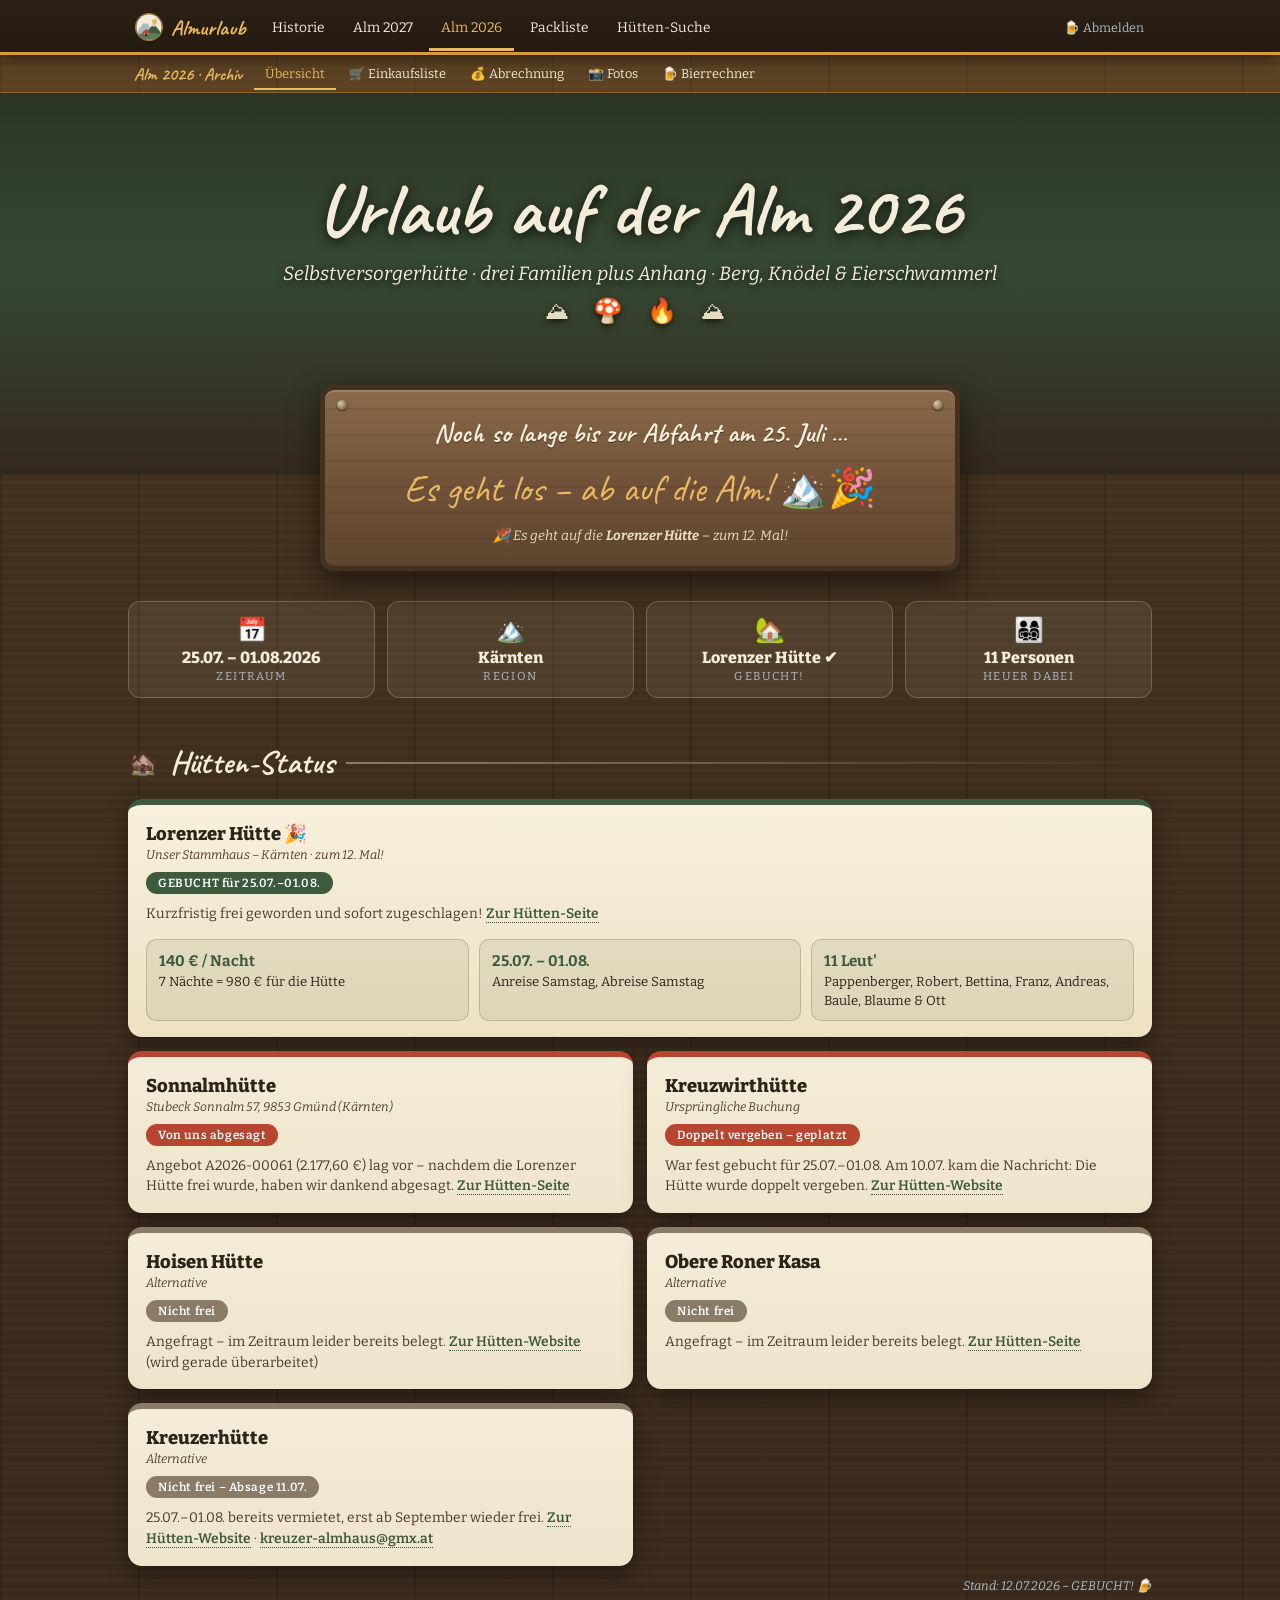
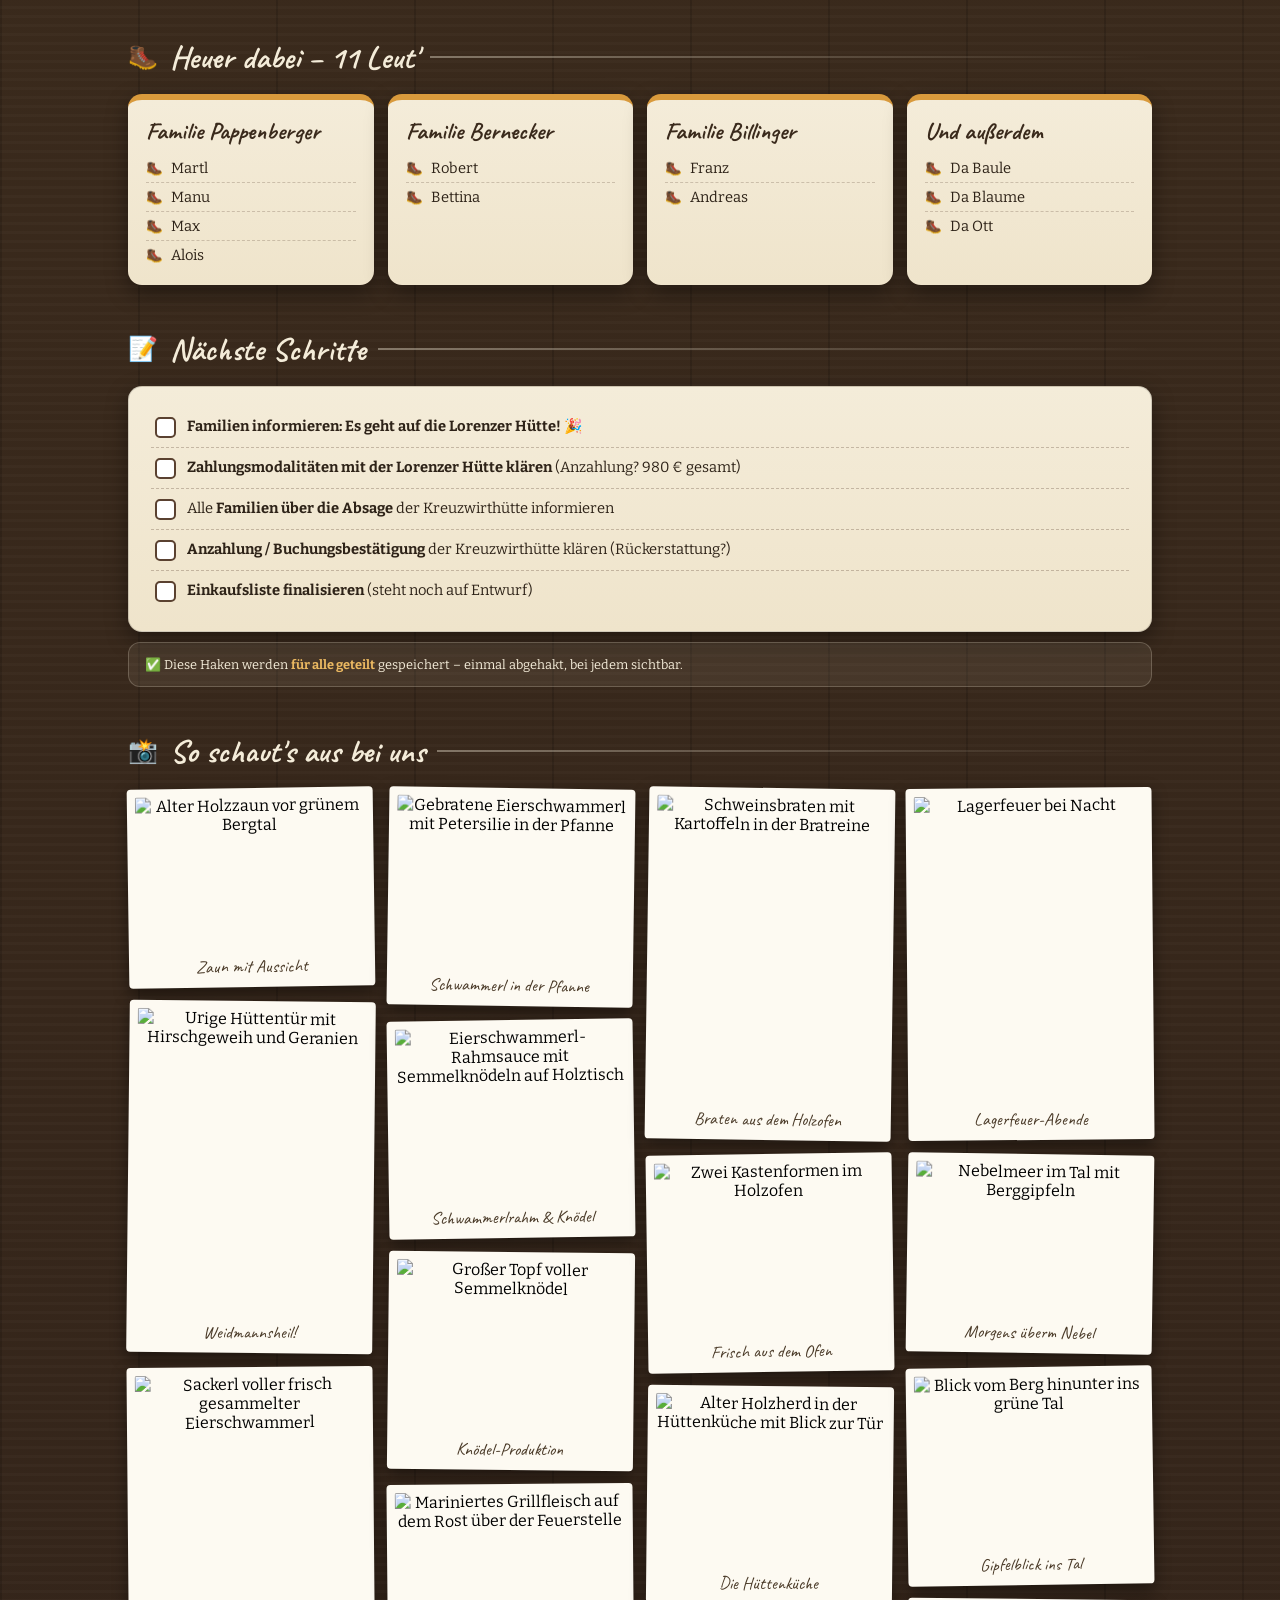
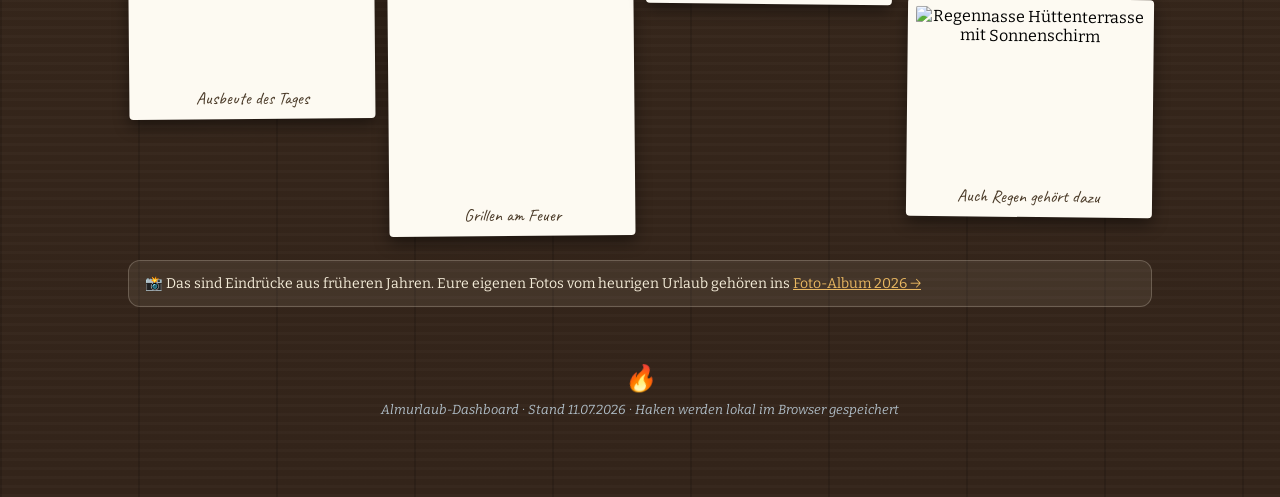
==== commit 36e3d86b: "Logo und Favicon - logo.svg: Bierdeckel-Rund mit Bergen, Sonne und Hütte in den alm.css-Farben - fav" ====
--- a/2026/index.html
+++ b/2026/index.html
@@ -3,6 +3,9 @@
 <head>
 <meta charset="UTF-8">
 <meta name="viewport" content="width=device-width, initial-scale=1.0">
+<link rel="icon" href="../logo.svg" type="image/svg+xml">
+<link rel="icon" href="../favicon.ico" sizes="48x48">
+<link rel="apple-touch-icon" href="../apple-touch-icon.png">
 <title>Urlaub auf der Alm 2026 – Hütten-Dashboard</title>
 <meta name="robots" content="noindex">
 <link rel="preconnect" href="https://fonts.googleapis.com">
@@ -244,7 +247,7 @@
 
 <nav class="alm-nav" aria-label="Hauptnavigation">
   <div class="nav-innen">
-    <a class="logo" href="../index.html">🏔️ Almurlaub</a>
+    <a class="logo" href="../index.html"><img src="../logo.svg" alt="" width="30" height="30">Almurlaub</a>
     <a class="nav-link" href="../index.html">Historie</a>
     <a class="nav-link" href="../2027/index.html">Alm 2027</a>
     <a class="nav-link aktiv" href="index.html">Alm 2026</a>
@@ -524,10 +527,10 @@
     if (e.key === 'Escape') { if (lb.close) lb.close(); lbImg.src=''; }
   });
 
-  /* ---------- Live-To-Dos (geteilt über API, doc=todos) ---------- */
+  /* ---------- Live-To-Dos (geteilt über API, doc=todos2026) ---------- */
   var todoListe = document.querySelector('.liste[data-live="todos"]');
   if (todoListe) {
-    var TAPI = '../api.php?doc=todos';
+    var TAPI = '../api.php?doc=todos2026';
     var tBoxen = todoListe.querySelectorAll('input[type=checkbox]');
     function tAnwenden(json){
       var d = (json.data || {}).haken || {};
--- a/alm.css
+++ b/alm.css
@@ -32,7 +32,9 @@
 .alm-nav .logo{
   font-family:'Caveat',cursive;font-size:1.35rem;font-weight:700;color:var(--schwammerl-hell);
   text-decoration:none;padding:12px 10px 10px;white-space:nowrap;
-}
+  display:inline-flex;align-items:center;gap:7px;
+}
+.alm-nav .logo img{width:30px;height:30px;flex:none}
 .alm-nav a.nav-link{
   color:var(--creme);text-decoration:none;font-size:.86rem;padding:14px 12px 12px;
   white-space:nowrap;border-bottom:3px solid transparent;margin-bottom:-3px;
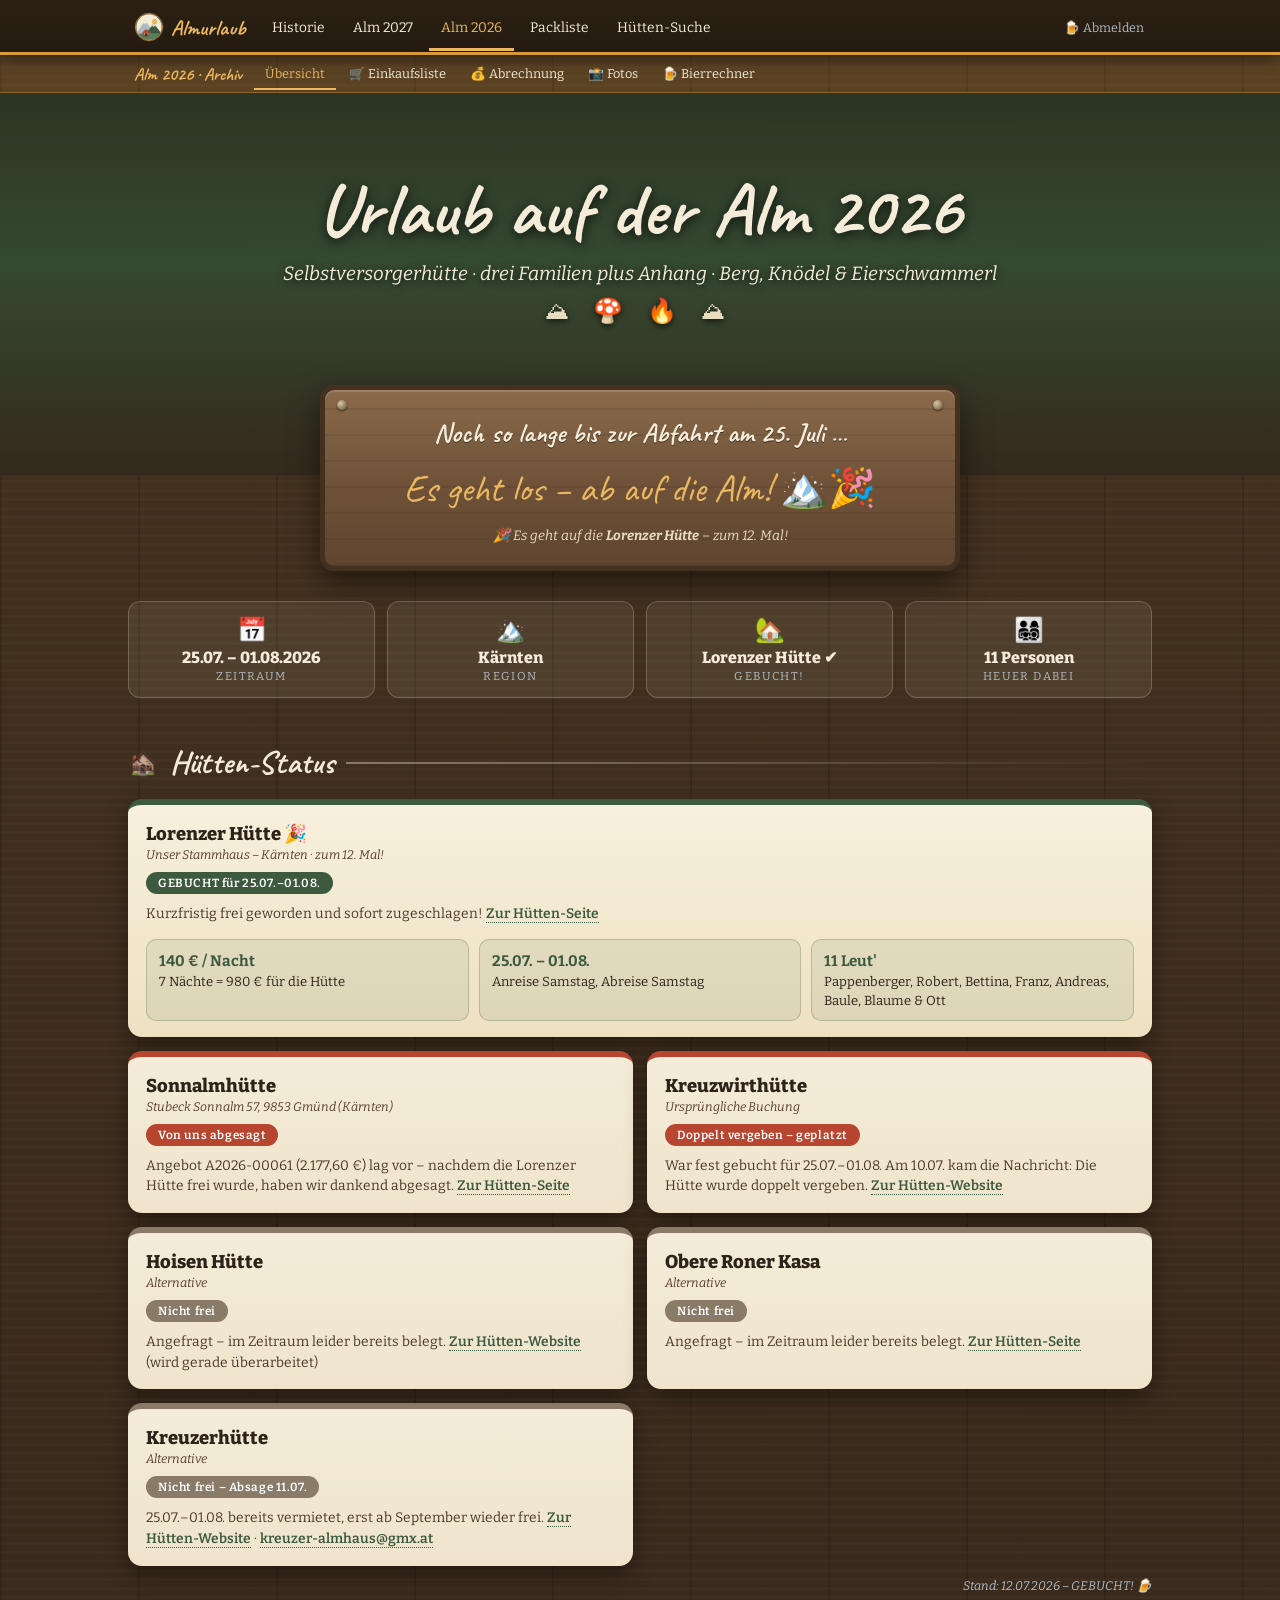
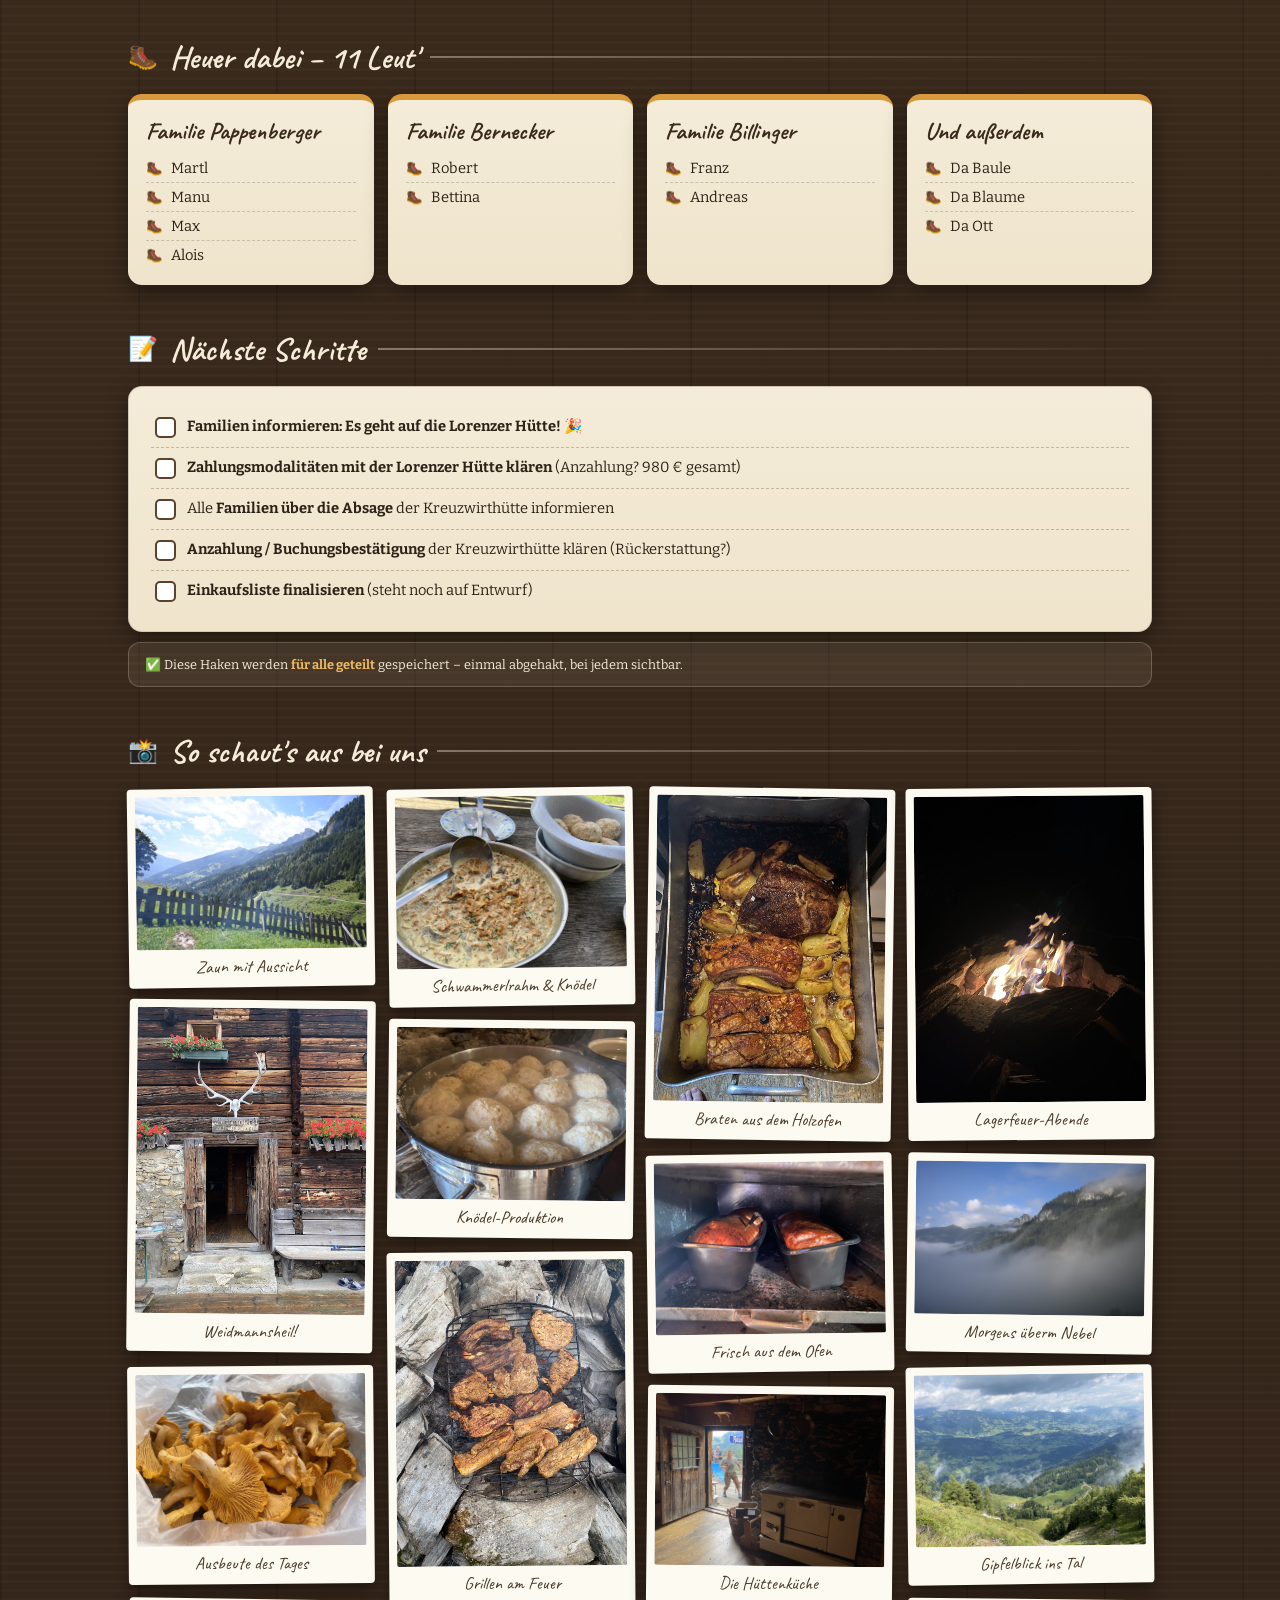
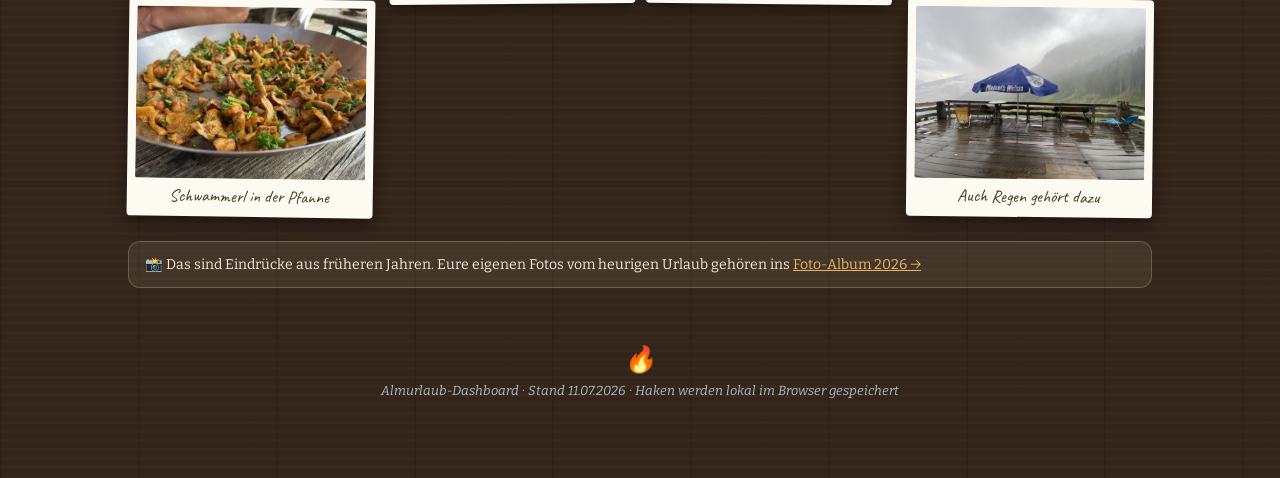
==== commit 8e2da19f: "Gestaltungsfotos wiederhergestellt (14 von 22) - fotos/*.jpg aus Martins Upload (Branch mapa-webdesi" ====
--- a/2026/index.html
+++ b/2026/index.html
@@ -401,7 +401,7 @@
     <div class="galerie">
       <button class="polaroid" data-gross="../fotos/panorama.jpg" data-text="Zaun mit Aussicht"><img src="../fotos/panorama.jpg" alt="Alter Holzzaun vor grünem Bergtal" loading="lazy" width="1100" height="733"><figcaption>Zaun mit Aussicht</figcaption></button>
       <button class="polaroid" data-gross="../fotos/huettentuer.jpg" data-text="Weidmannsheil!"><img src="../fotos/huettentuer.jpg" alt="Urige Hüttentür mit Hirschgeweih und Geranien" loading="lazy" width="825" height="1100"><figcaption>Weidmannsheil!</figcaption></button>
-      <button class="polaroid" data-gross="../fotos/schwammerl.jpg" data-text="Ausbeute des Tages"><img src="../fotos/schwammerl.jpg" alt="Sackerl voller frisch gesammelter Eierschwammerl" loading="lazy" width="825" height="1100"><figcaption>Ausbeute des Tages</figcaption></button>
+      <button class="polaroid" data-gross="../fotos/schwammerl.jpg" data-text="Ausbeute des Tages"><img src="../fotos/schwammerl.jpg" alt="Sackerl voller frisch gesammelter Eierschwammerl" loading="lazy" width="1100" height="825"><figcaption>Ausbeute des Tages</figcaption></button>
       <button class="polaroid" data-gross="../fotos/schwammerlpfanne.jpg" data-text="Schwammerl in der Pfanne"><img src="../fotos/schwammerlpfanne.jpg" alt="Gebratene Eierschwammerl mit Petersilie in der Pfanne" loading="lazy" width="1100" height="825"><figcaption>Schwammerl in der Pfanne</figcaption></button>
       <button class="polaroid" data-gross="../fotos/schwammerlrahm.jpg" data-text="Schwammerlrahm & Knödel"><img src="../fotos/schwammerlrahm.jpg" alt="Eierschwammerl-Rahmsauce mit Semmelknödeln auf Holztisch" loading="lazy" width="1100" height="825"><figcaption>Schwammerlrahm &amp; Knödel</figcaption></button>
       <button class="polaroid" data-gross="../fotos/knoedel.jpg" data-text="Knödel-Produktion"><img src="../fotos/knoedel.jpg" alt="Großer Topf voller Semmelknödel" loading="lazy" width="1100" height="825"><figcaption>Knödel-Produktion</figcaption></button>
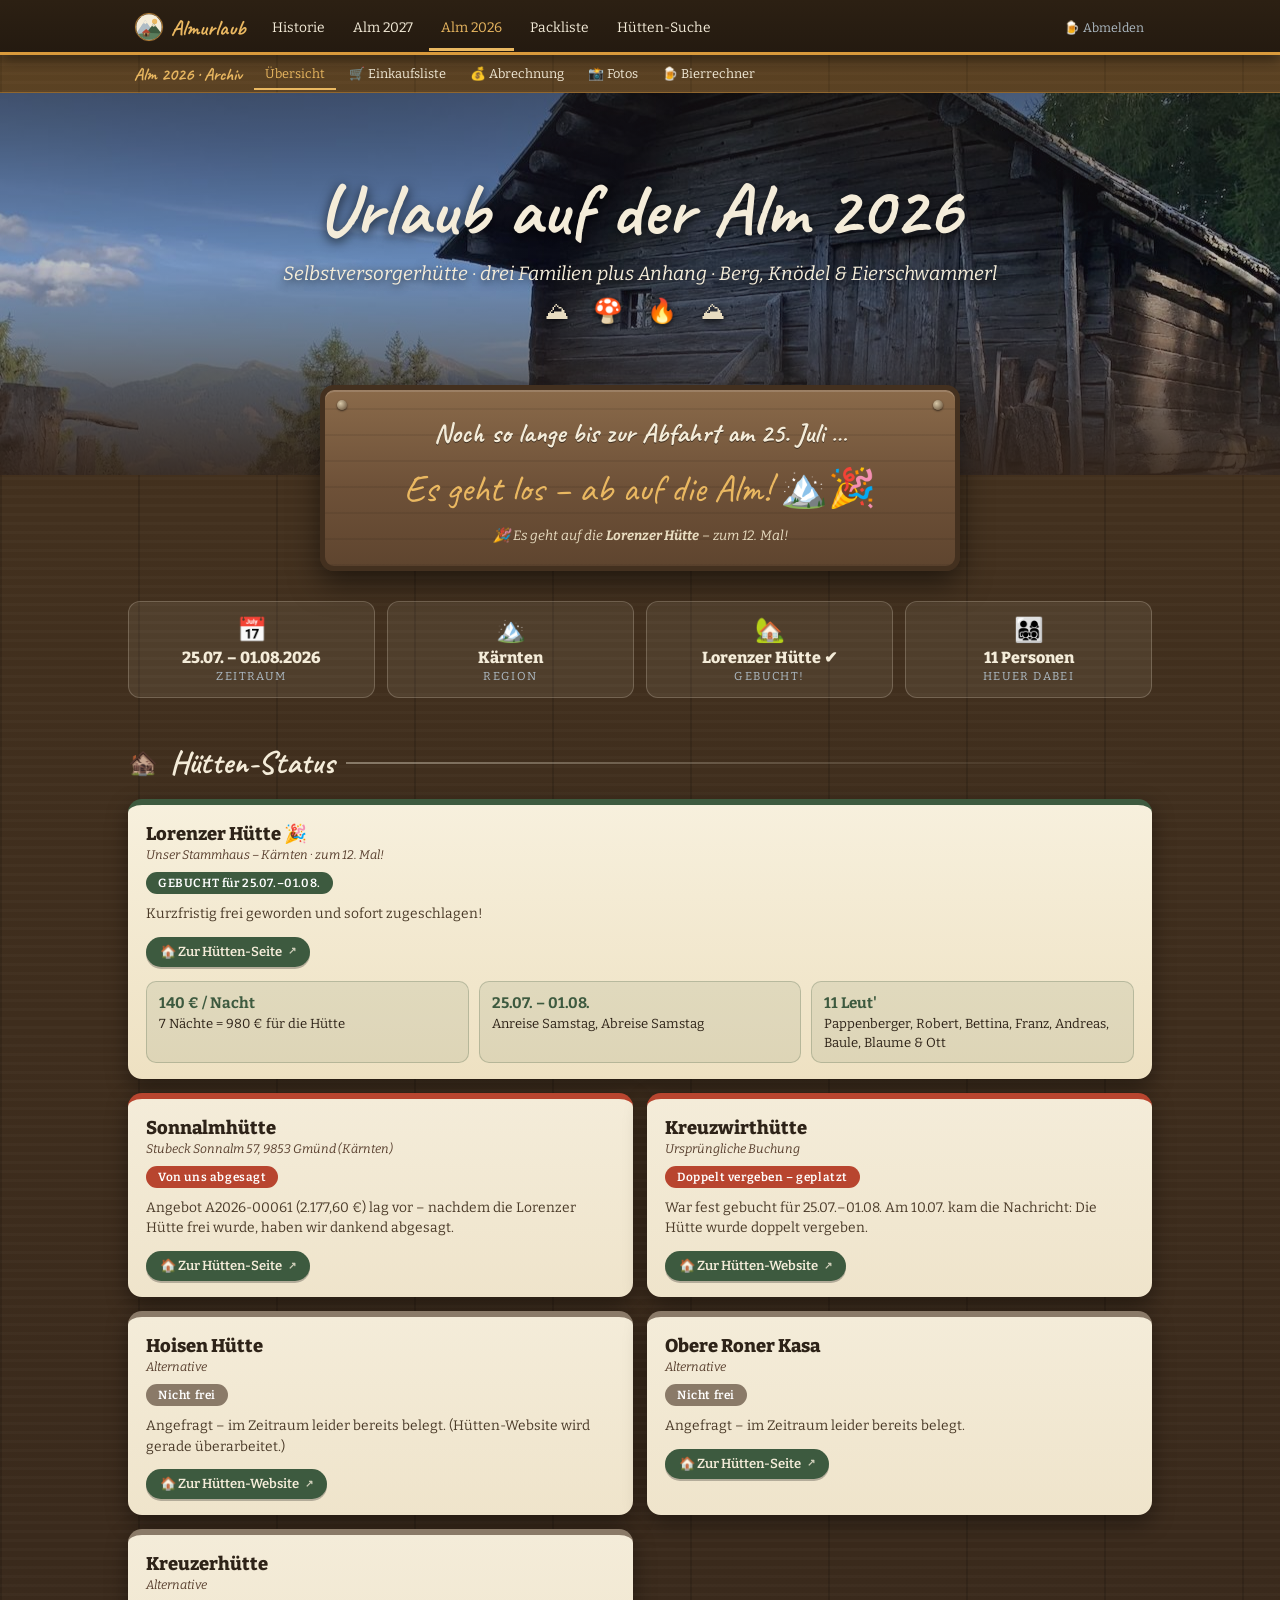
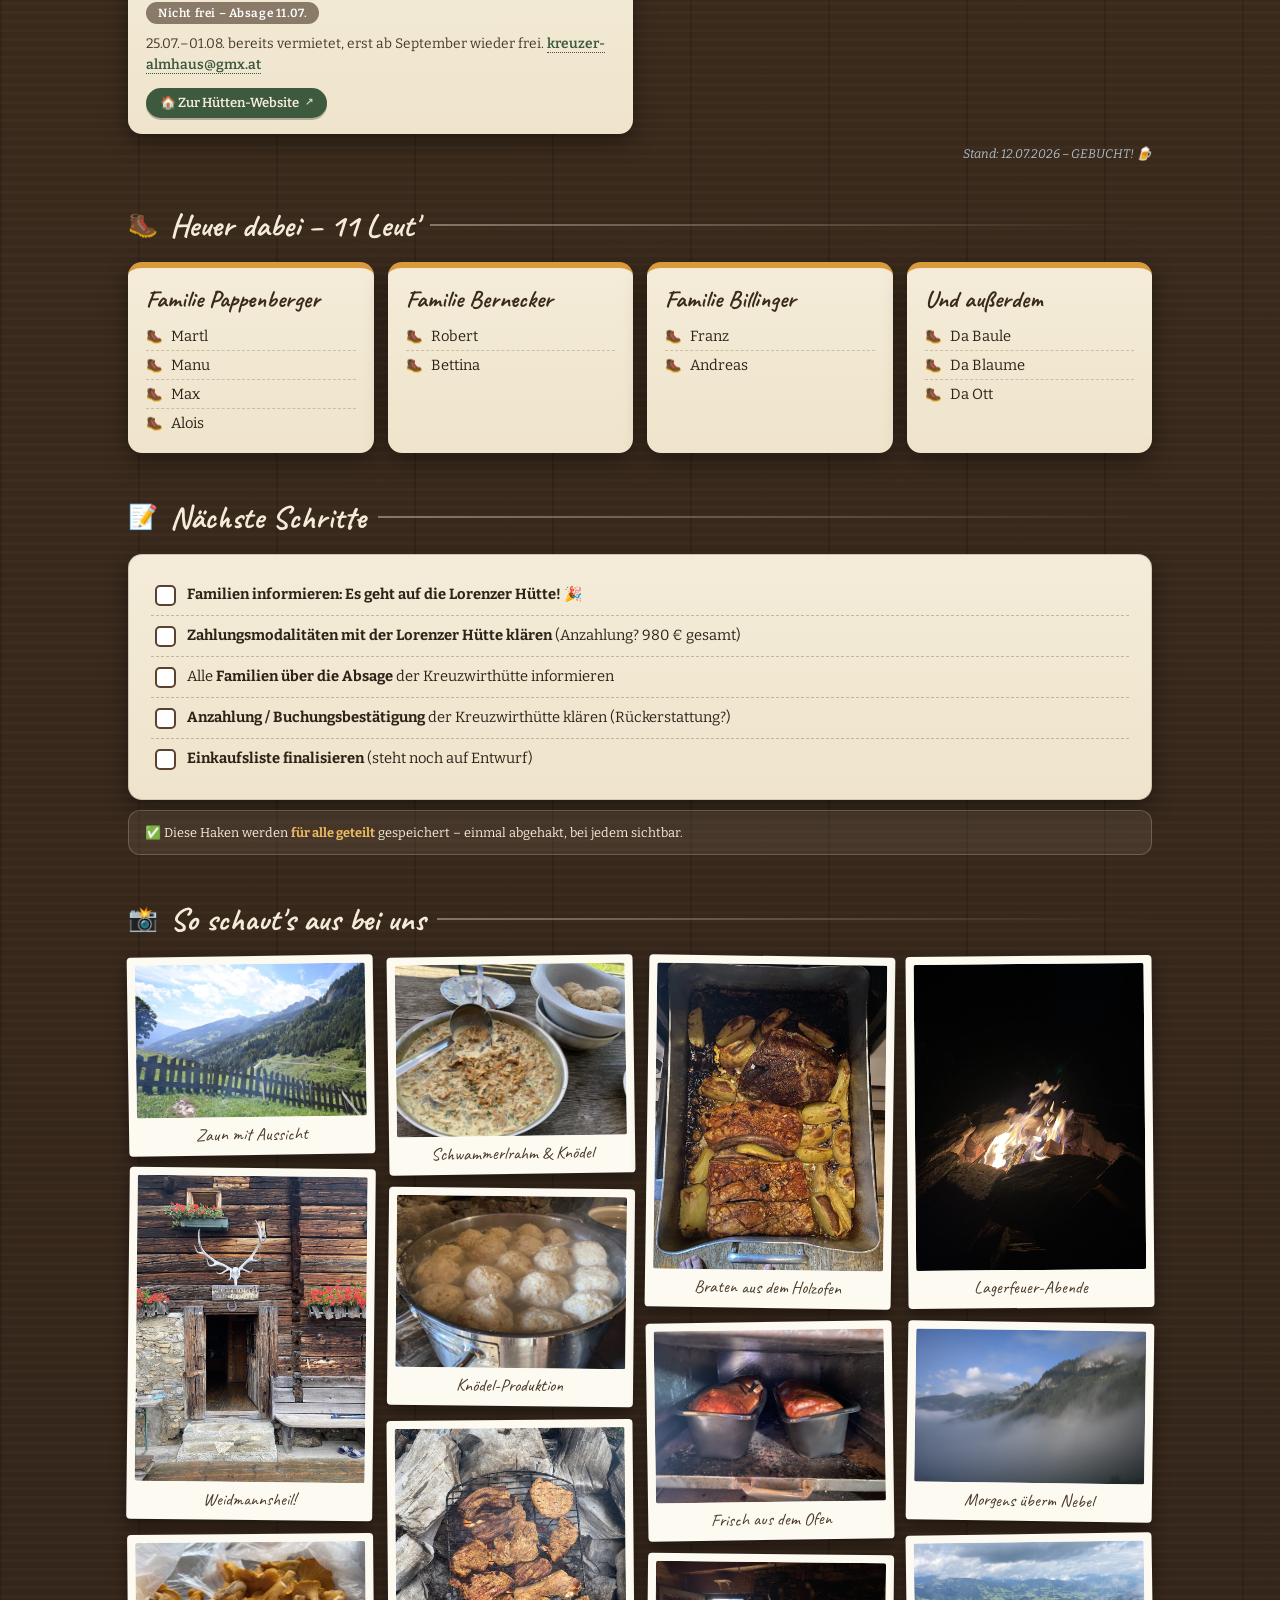
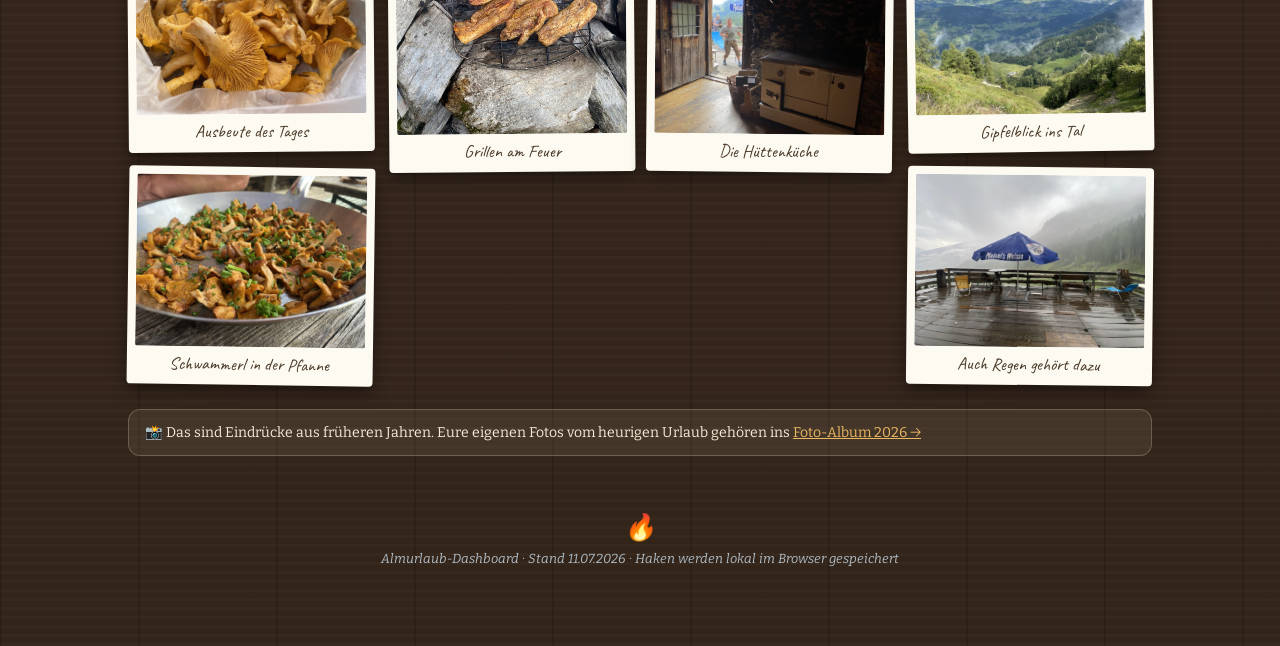
==== commit 9896b745: "Hütten-Kacheln: Links als Knöpfe statt im Fließtext - 2026/2027 index.html, huettensuche.html: 30 Li" ====
--- a/2026/index.html
+++ b/2026/index.html
@@ -307,7 +307,10 @@
         <h3>Lorenzer Hütte 🎉</h3>
         <div class="rolle">Unser Stammhaus – Kärnten · zum 12. Mal!</div>
         <span class="badge angebot">GEBUCHT für 25.07.–01.08.</span>
-        <p>Kurzfristig frei geworden und sofort zugeschlagen! <a href="https://www.bergwelten.com/t/b/23018" target="_blank" rel="noopener">Zur Hütten-Seite</a></p>
+        <p>Kurzfristig frei geworden und sofort zugeschlagen!</p>
+        <div class="huette-knoepfe">
+          <a class="huette-knopf" href="https://www.bergwelten.com/t/b/23018" target="_blank" rel="noopener">🏠 Zur Hütten-Seite</a>
+        </div>
         <div class="angebot-details">
           <div class="ang"><strong>140 € / Nacht</strong>7 Nächte = 980 € für die Hütte</div>
           <div class="ang"><strong>25.07. – 01.08.</strong>Anreise Samstag, Abreise Samstag</div>
@@ -319,14 +322,20 @@
         <h3>Sonnalmhütte</h3>
         <div class="rolle">Stubeck Sonnalm 57, 9853 Gmünd (Kärnten)</div>
         <span class="badge abgesagt">Von uns abgesagt</span>
-        <p>Angebot A2026-00061 (2.177,60 €) lag vor – nachdem die Lorenzer Hütte frei wurde, haben wir dankend abgesagt. <a href="https://www.urlaubambauernhof.at/hoefe/sonnalmhuette" target="_blank" rel="noopener">Zur Hütten-Seite</a></p>
+        <p>Angebot A2026-00061 (2.177,60 €) lag vor – nachdem die Lorenzer Hütte frei wurde, haben wir dankend abgesagt.</p>
+        <div class="huette-knoepfe">
+          <a class="huette-knopf" href="https://www.urlaubambauernhof.at/hoefe/sonnalmhuette" target="_blank" rel="noopener">🏠 Zur Hütten-Seite</a>
+        </div>
       </div>
 
       <div class="huette status-abgesagt">
         <h3>Kreuzwirthütte</h3>
         <div class="rolle">Ursprüngliche Buchung</div>
         <span class="badge abgesagt">Doppelt vergeben – geplatzt</span>
-        <p>War fest gebucht für 25.07.–01.08. Am 10.07. kam die Nachricht: Die Hütte wurde doppelt vergeben. <a href="https://kreuzwirthuette.jimdofree.com" target="_blank" rel="noopener">Zur Hütten-Website</a></p>
+        <p>War fest gebucht für 25.07.–01.08. Am 10.07. kam die Nachricht: Die Hütte wurde doppelt vergeben.</p>
+        <div class="huette-knoepfe">
+          <a class="huette-knopf" href="https://kreuzwirthuette.jimdofree.com" target="_blank" rel="noopener">🏠 Zur Hütten-Website</a>
+        </div>
       </div>
 
 
@@ -335,21 +344,30 @@
         <h3>Hoisen Hütte</h3>
         <div class="rolle">Alternative</div>
         <span class="badge nein">Nicht frei</span>
-        <p>Angefragt – im Zeitraum leider bereits belegt. <a href="https://hoisenhuette.at" target="_blank" rel="noopener">Zur Hütten-Website</a> (wird gerade überarbeitet)</p>
+        <p>Angefragt – im Zeitraum leider bereits belegt. (Hütten-Website wird gerade überarbeitet.)</p>
+        <div class="huette-knoepfe">
+          <a class="huette-knopf" href="https://hoisenhuette.at" target="_blank" rel="noopener">🏠 Zur Hütten-Website</a>
+        </div>
       </div>
 
       <div class="huette status-nein">
         <h3>Obere Roner Kasa</h3>
         <div class="rolle">Alternative</div>
         <span class="badge nein">Nicht frei</span>
-        <p>Angefragt – im Zeitraum leider bereits belegt. <a href="https://www.urlaubambauernhof.at/de/hoefe/ronerkasa" target="_blank" rel="noopener">Zur Hütten-Seite</a></p>
+        <p>Angefragt – im Zeitraum leider bereits belegt.</p>
+        <div class="huette-knoepfe">
+          <a class="huette-knopf" href="https://www.urlaubambauernhof.at/de/hoefe/ronerkasa" target="_blank" rel="noopener">🏠 Zur Hütten-Seite</a>
+        </div>
       </div>
 
       <div class="huette status-nein">
         <h3>Kreuzerhütte</h3>
         <div class="rolle">Alternative</div>
         <span class="badge nein">Nicht frei – Absage 11.07.</span>
-        <p>25.07.–01.08. bereits vermietet, erst ab September wieder frei. <a href="https://www.kreuzer-almhaus.at" target="_blank" rel="noopener">Zur Hütten-Website</a> · <a href="mailto:kreuzer-almhaus@gmx.at">kreuzer-almhaus@gmx.at</a></p>
+        <p>25.07.–01.08. bereits vermietet, erst ab September wieder frei. <a href="mailto:kreuzer-almhaus@gmx.at">kreuzer-almhaus@gmx.at</a></p>
+        <div class="huette-knoepfe">
+          <a class="huette-knopf" href="https://www.kreuzer-almhaus.at" target="_blank" rel="noopener">🏠 Zur Hütten-Website</a>
+        </div>
       </div>
     </div>
     <div class="stand">Stand: 12.07.2026 – GEBUCHT! 🍺</div>
--- a/alm.css
+++ b/alm.css
@@ -35,6 +35,39 @@
   display:inline-flex;align-items:center;gap:7px;
 }
 .alm-nav .logo img{width:30px;height:30px;flex:none}
+
+/* ---------- Abrechnung: Sichern & Teilen ---------- */
+.export-leiste{display:flex;flex-wrap:wrap;gap:10px}
+.export-leiste label.btn{display:inline-block}
+.export-hinweis{font-size:.8rem;color:var(--holz);margin-top:12px;font-style:italic}
+.druck-kopf{display:none}
+
+/* ---------- Foto-Album: Bilder sanft einblenden statt aufploppen ---------- */
+.foto-oeffnen img{opacity:0;transition:opacity .35s ease}
+.foto-oeffnen img.da{opacity:1}
+@media (prefers-reduced-motion:reduce){.foto-oeffnen img{transition:none}}
+
+/* ---------- Druck / PDF (alle Seiten) ---------- */
+@media print{
+  @page{margin:14mm}
+  body{background:#fff !important;color:#000}
+  .alm-nav,.jahr-nav,.nav-burger,.skip-link,footer{display:none !important}
+  /* nur Seiten mit Druckkopf (Abrechnung): Bedienelemente weg */
+  body:has(.druck-kopf) :is(.seitenkopf,.neu-zeile,.loeschen,.sync-status,.wer-leiste,
+    .export-bereich,.hinweis-band){display:none !important}
+  .druck-kopf{display:block;font-family:'Caveat',cursive;font-size:1.9rem;font-weight:700;
+    color:var(--holz-dunkel);border-bottom:2px solid var(--schwammerl);margin-bottom:6px}
+  .druck-kopf span{font-family:'Bitter',Georgia,serif;font-size:.85rem;font-weight:400;color:var(--holz)}
+  .wrap{max-width:none;padding:0}
+  section{margin-top:18px;break-inside:avoid}
+  .sek-titel,.sek-titel h2{color:var(--holz-dunkel) !important;margin-bottom:6px}
+  .sek-titel .linie{background:var(--holz-grau)}
+  .karte,.summe{box-shadow:none !important;background:#fff !important;border:1px solid #ccc}
+  .tabelle input{border:none !important;background:transparent !important;padding:0;box-shadow:none;
+    -webkit-appearance:none;appearance:none;color:#000;font:inherit}
+  .tab-scroll{overflow:visible}
+  .plus,.minus{-webkit-print-color-adjust:exact;print-color-adjust:exact}
+}
 .alm-nav a.nav-link{
   color:var(--creme);text-decoration:none;font-size:.86rem;padding:14px 12px 12px;
   white-space:nowrap;border-bottom:3px solid transparent;margin-bottom:-3px;
@@ -389,6 +422,18 @@
 .badge.abgesagt{background:var(--geranie)}
 .badge.offen{background:var(--schwammerl)}
 .badge.nein{background:var(--holz-grau)}
+/* Link-Knöpfe in den Hütten-Kacheln */
+.huette-knoepfe{display:flex;flex-wrap:wrap;gap:8px;margin-top:12px}
+.huette-knopf{
+  display:inline-flex;align-items:center;gap:6px;padding:7px 14px;border-radius:999px;
+  background:var(--tanne);color:var(--creme) !important;text-decoration:none !important;
+  font-size:.82rem;font-weight:600;box-shadow:0 2px 0 rgba(0,0,0,.25);transition:background .15s,transform .15s;
+}
+.huette-knopf:hover{background:var(--tanne-hell);transform:translateY(-1px)}
+.huette-knopf:active{transform:translateY(1px);box-shadow:0 1px 0 rgba(0,0,0,.25)}
+.huette-knopf.zweit{background:var(--holz-hell)}
+.huette-knopf.zweit:hover{background:var(--holz)}
+.huette-knopf::after{content:"↗";font-size:.75em;opacity:.8}
 .huette p{font-size:.86rem;margin-top:10px;color:#4a3a28;line-height:1.5}
 .huette a{color:var(--tanne);font-weight:600;text-decoration:none;border-bottom:1px dotted var(--tanne)}
 .huette a:hover{color:var(--tanne-hell)}
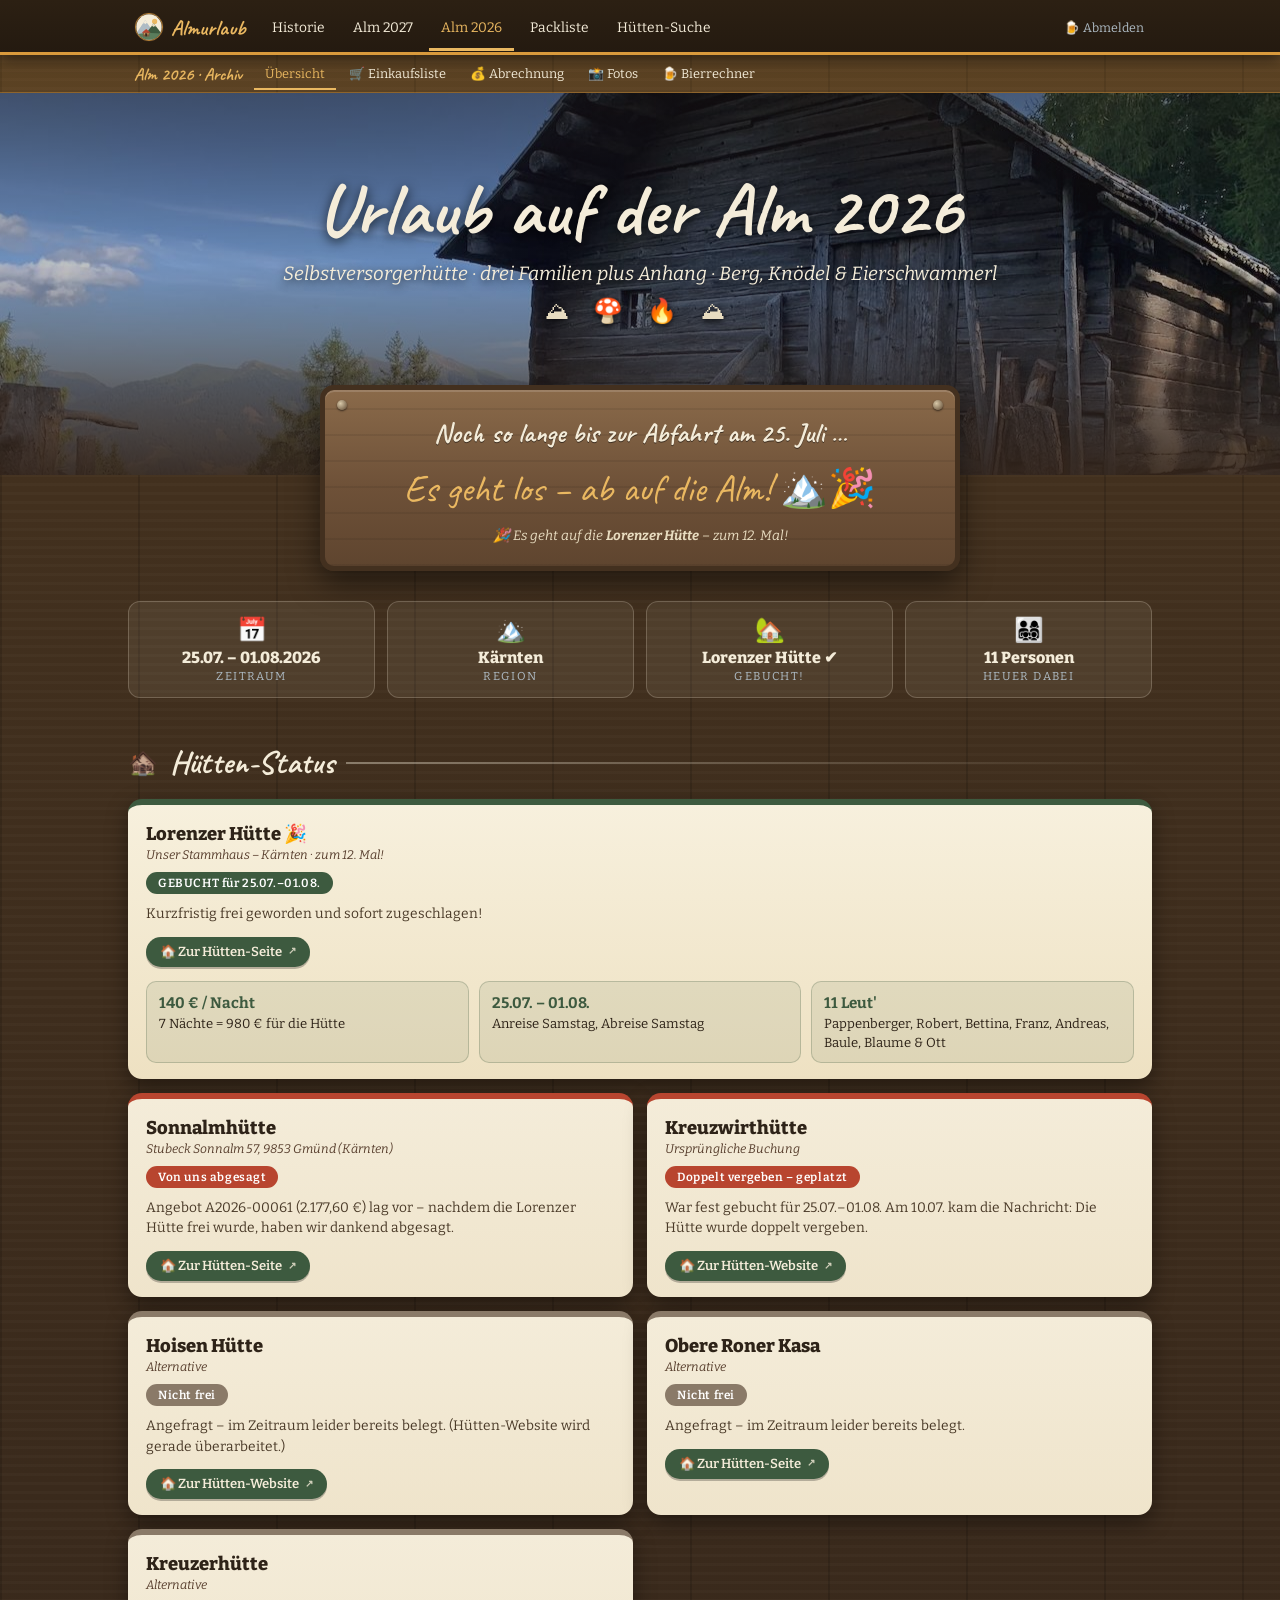
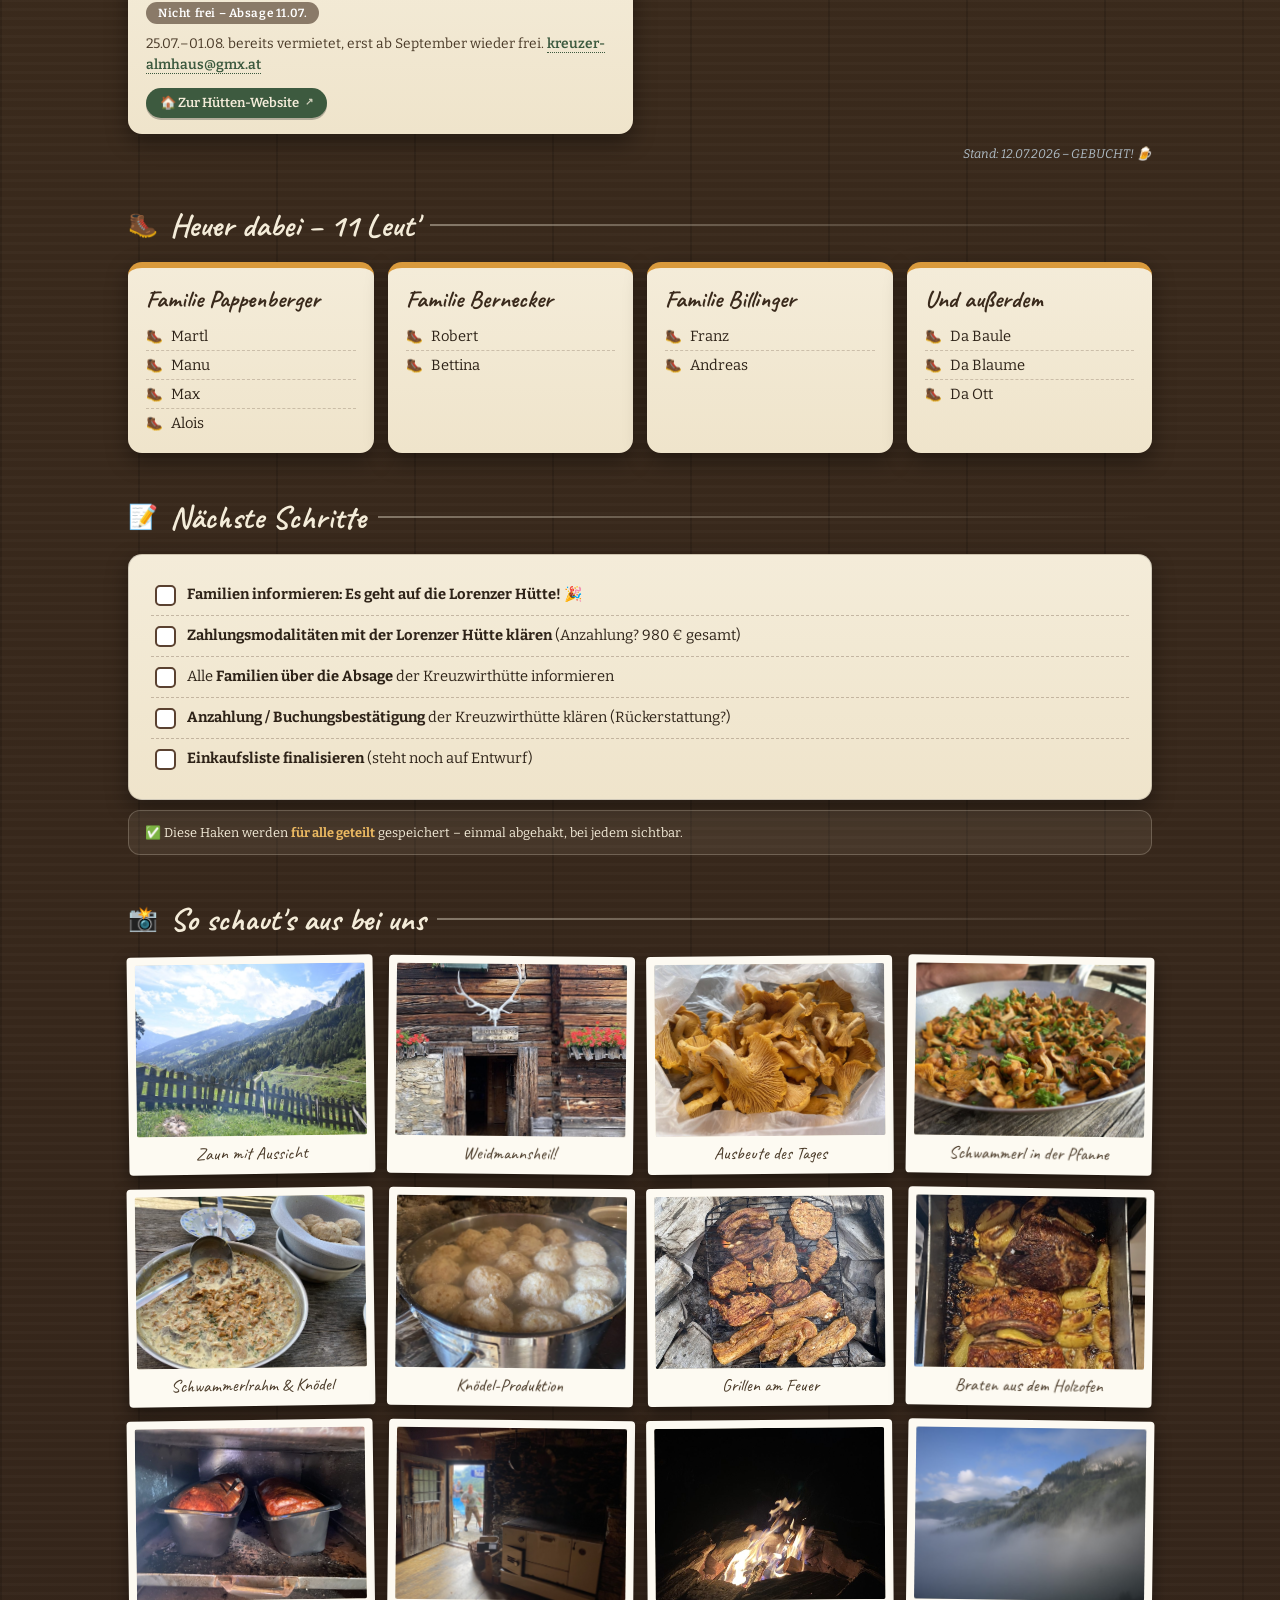
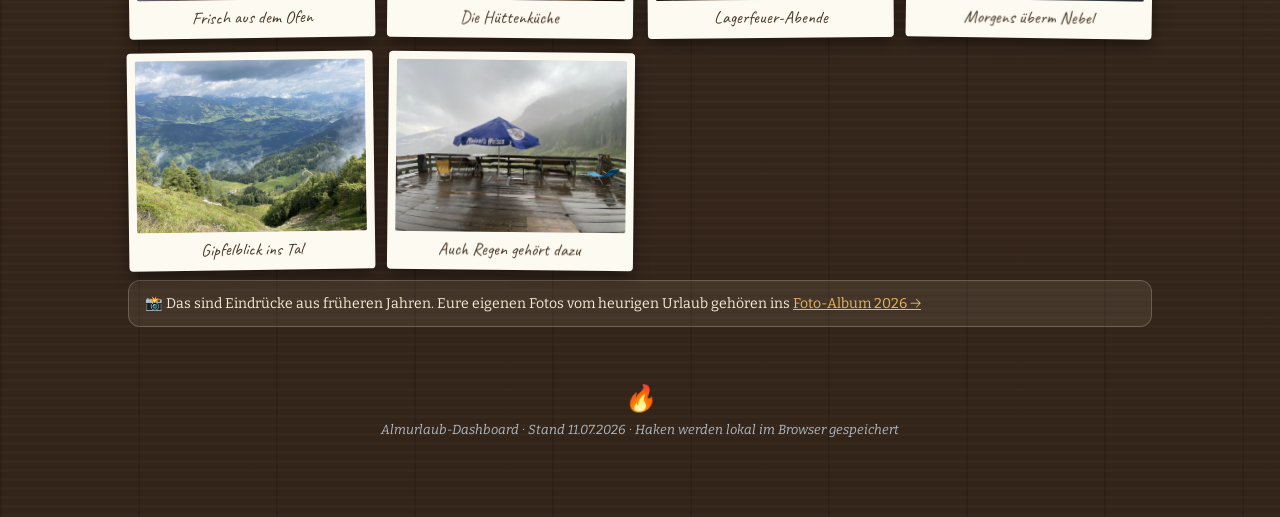
==== commit 9cba5bf2: "Index-Seiten: 10 zufällige Album-Fotos statt Gestaltungsfotos; Galerie als Grid (kein Flackern) Co-A" ====
--- a/2026/index.html
+++ b/2026/index.html
@@ -432,7 +432,7 @@
       <button class="polaroid" data-gross="../fotos/talblick.jpg" data-text="Gipfelblick ins Tal"><img src="../fotos/talblick.jpg" alt="Blick vom Berg hinunter ins grüne Tal" loading="lazy" width="1100" height="825"><figcaption>Gipfelblick ins Tal</figcaption></button>
       <button class="polaroid" data-gross="../fotos/regenschirm.jpg" data-text="Auch Regen gehört dazu"><img src="../fotos/regenschirm.jpg" alt="Regennasse Hüttenterrasse mit Sonnenschirm" loading="lazy" width="1100" height="825"><figcaption>Auch Regen gehört dazu</figcaption></button>
     </div>
-    <div class="hinweis-band" style="margin-top:10px">
+    <div class="hinweis-band" id="galerie-hinweis" style="margin-top:10px">
       📸 Das sind Eindrücke aus früheren Jahren. Eure eigenen Fotos vom heurigen Urlaub gehören ins <a href="fotos.html" style="color:var(--schwammerl-hell)">Foto-Album 2026 →</a>
     </div>
   </section>
@@ -514,7 +514,7 @@
   var lb = document.getElementById('lightbox');
   var lbImg = lb.querySelector('img');
   var lbText = lb.querySelector('.lb-text');
-  var polas = Array.prototype.slice.call(document.querySelectorAll('.polaroid'));
+  var polas = [];
   var lbIndex = 0;
 
   function zeige(i){
@@ -524,12 +524,33 @@
     lbImg.alt = p.querySelector('img').alt;
     lbText.textContent = p.getAttribute('data-text');
   }
-  polas.forEach(function(p, i){
-    p.addEventListener('click', function(){
-      zeige(i);
-      if (lb.showModal) lb.showModal(); else lb.setAttribute('open','');
-    });
+  document.addEventListener('click', function(e){
+    var p = e.target.closest('.galerie .polaroid');
+    if (!p) return;
+    polas = Array.prototype.slice.call(document.querySelectorAll('.galerie .polaroid'));
+    zeige(polas.indexOf(p));
+    if (lb.showModal) lb.showModal(); else lb.setAttribute('open','');
   });
+
+  /* ---------- Galerie: 10 zufällige Fotos aus dem Album, sobald welche hochgeladen sind ---------- */
+  (function(){
+    var gal = document.querySelector('#galerie .galerie'), hinweis = document.getElementById('galerie-hinweis');
+    if (!gal) return;
+    function e(s){ return String(s).replace(/[&<>"]/g, function(c){ return {'&':'&amp;','<':'&lt;','>':'&gt;','"':'&quot;'}[c]; }); }
+    fetch('upload.php').then(function(r){ return r.json(); }).then(function(d){
+      var f = (d && d.fotos || []).filter(function(x){ return x && x.datei; });
+      if (!f.length) return;
+      for (var i = f.length - 1; i > 0; i--) { var j = Math.floor(Math.random() * (i + 1)), t = f[i]; f[i] = f[j]; f[j] = t; }
+      gal.innerHTML = f.slice(0, 10).map(function(x){
+        var src = '../fotos/2026/' + encodeURIComponent(x.datei), von = 'von ' + (x.von || 'Unbekannt');
+        return '<button class="polaroid" data-gross="' + e(src) + '" data-text="' + e(von) + '">' +
+          '<img src="' + e(src) + '" alt="Foto aus dem Album 2026, ' + e(von) + '" decoding="async">' +
+          '<figcaption>' + e(von) + '</figcaption></button>';
+      }).join('');
+      if (hinweis) hinweis.innerHTML = '📸 ' + Math.min(10, f.length) + ' zufällige aus ' + f.length +
+        ' Fotos der Truppe – bei jedem Aufruf andere. Alle gibt\'s im <a href="fotos.html" style="color:var(--schwammerl-hell)">Foto-Album 2026 →</a>';
+    }).catch(function(){});
+  })();
   lb.querySelector('.lb-vor').addEventListener('click', function(e){ e.stopPropagation(); zeige(lbIndex+1); });
   lb.querySelector('.lb-zurueck').addEventListener('click', function(e){ e.stopPropagation(); zeige(lbIndex-1); });
   lb.addEventListener('click', function(e){
--- a/alm.css
+++ b/alm.css
@@ -463,9 +463,13 @@
 .link-karte .url{color:var(--tanne);font-size:.78rem;font-weight:600;display:block;margin-top:6px}
 
 /* ---------- Galerie (Masonry – natürliche Seitenverhältnisse) ---------- */
-.galerie{columns:2;column-gap:14px}
-@media (min-width:640px){ .galerie{columns:3} }
-@media (min-width:1024px){ .galerie{columns:4} }
+/* Grid statt CSS-Spalten: gedrehte Polaroids in einem Spaltenlayout
+   flackern (v. a. Safari/iPhone) und springen beim Nachladen zwischen den Spalten */
+.galerie{display:grid;grid-template-columns:repeat(2,minmax(0,1fr));gap:14px;align-items:start}
+@media (min-width:640px){ .galerie{grid-template-columns:repeat(3,minmax(0,1fr))} }
+@media (min-width:1024px){ .galerie{grid-template-columns:repeat(4,minmax(0,1fr))} }
+.galerie .polaroid{margin:0;-webkit-backface-visibility:hidden;backface-visibility:hidden}
+.galerie .polaroid img{aspect-ratio:4/3;object-fit:cover;object-position:center 35%;background:var(--creme-dunkel)}
 .polaroid{
   position:relative;display:inline-block;width:100%;margin:0 0 14px;break-inside:avoid;
   background:#fdfaf2;padding:8px 8px 10px;border-radius:4px;
